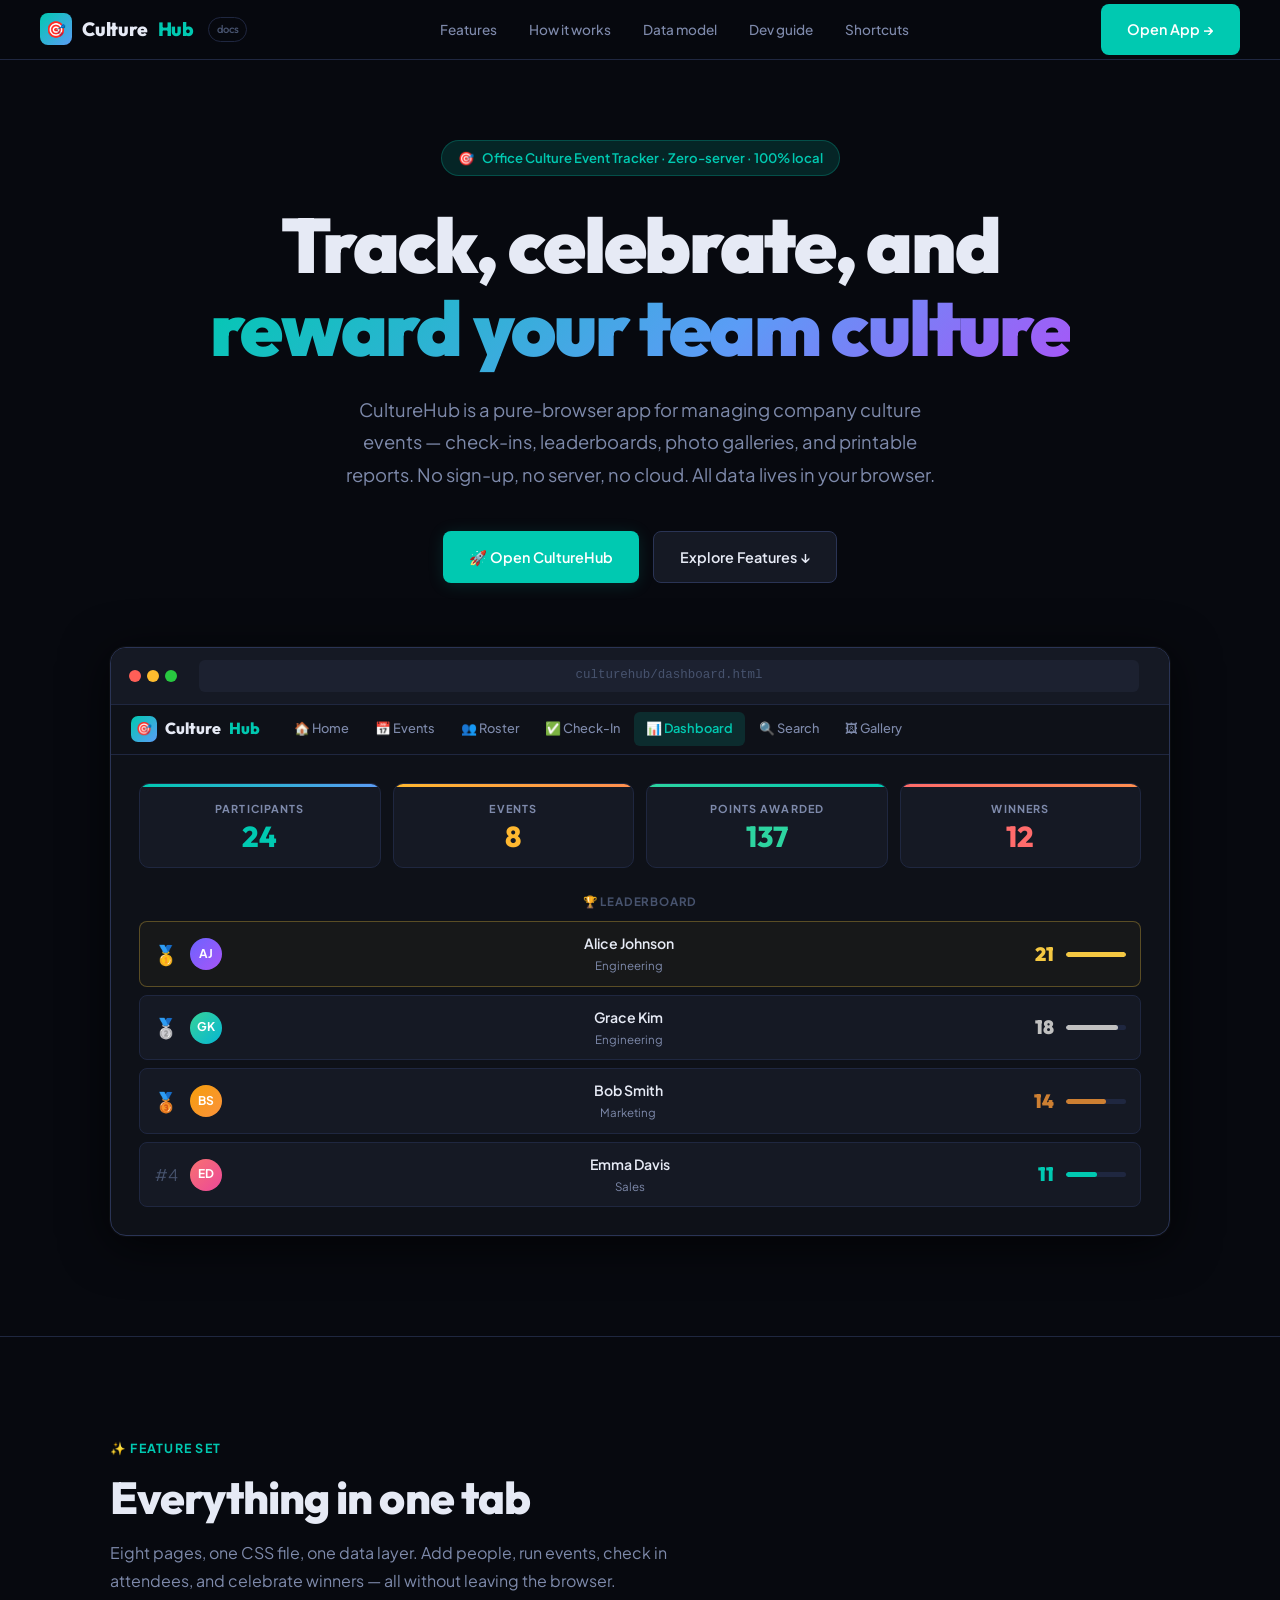
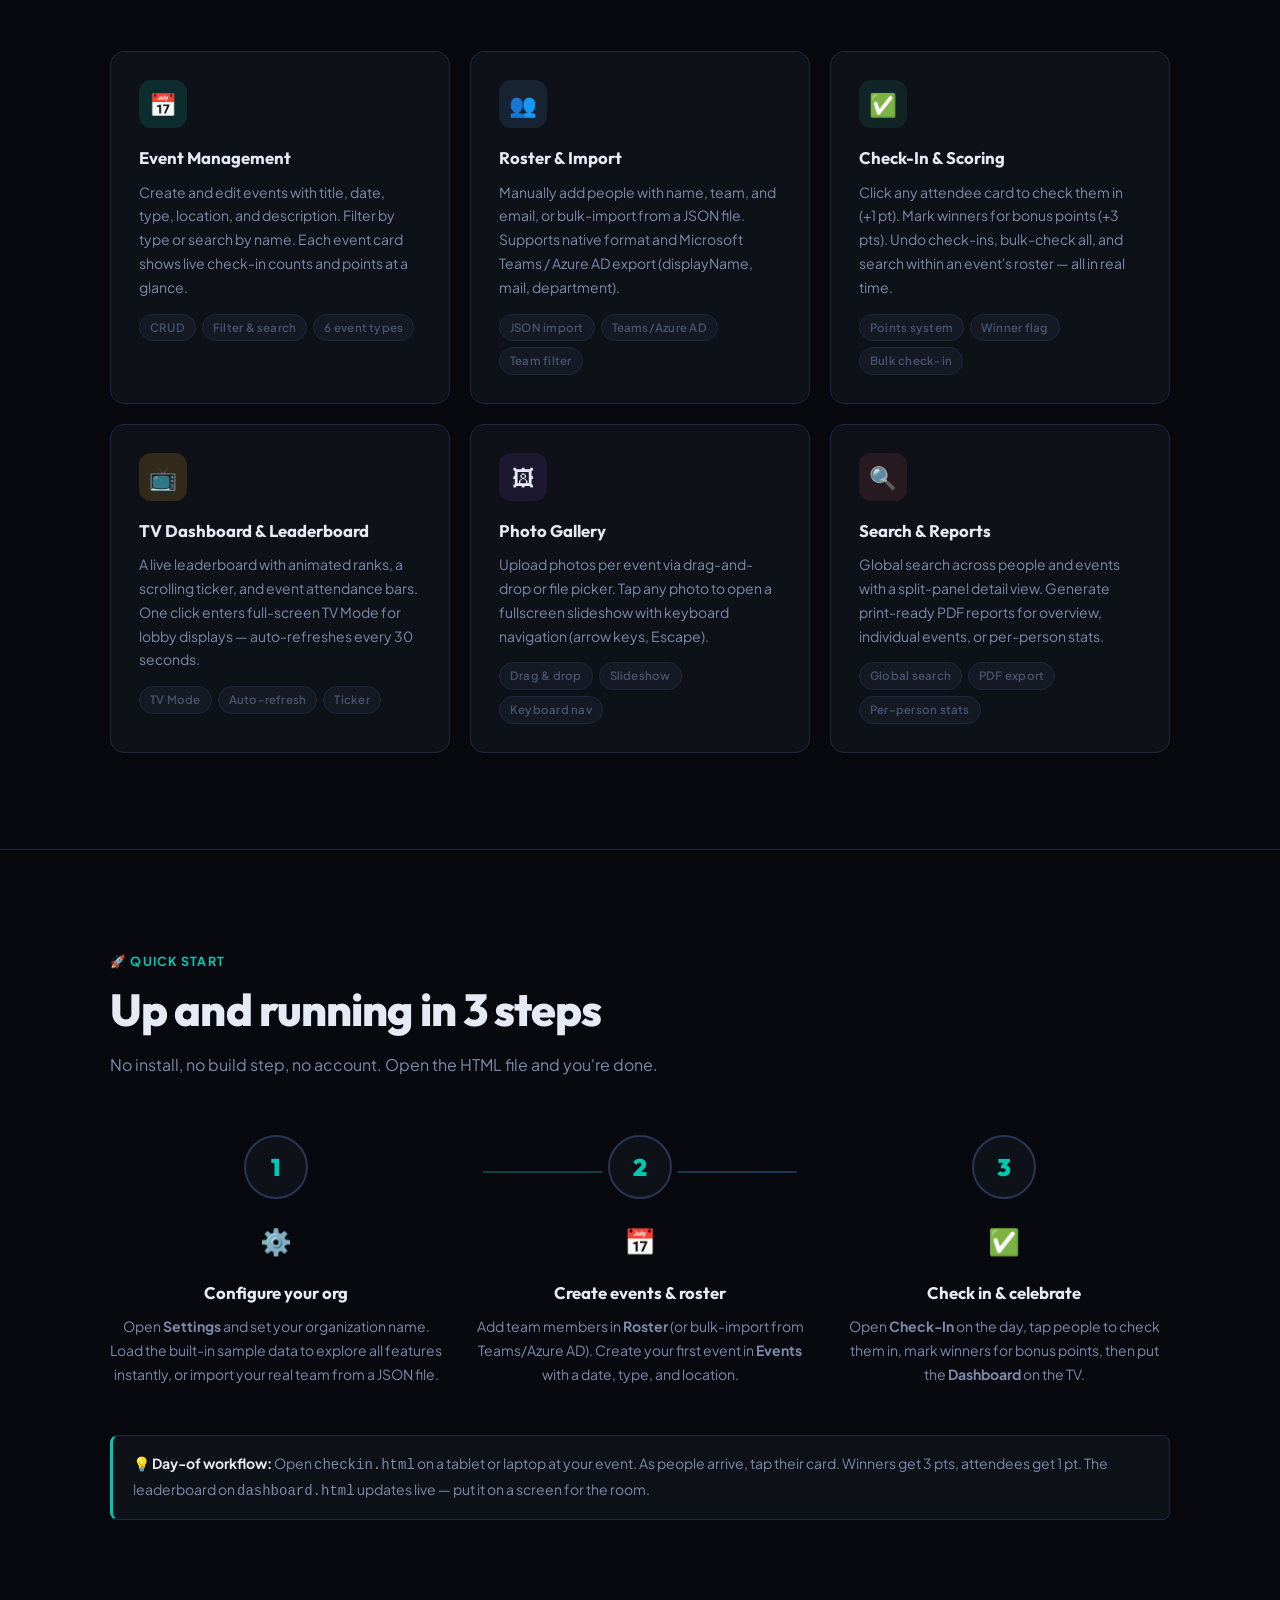
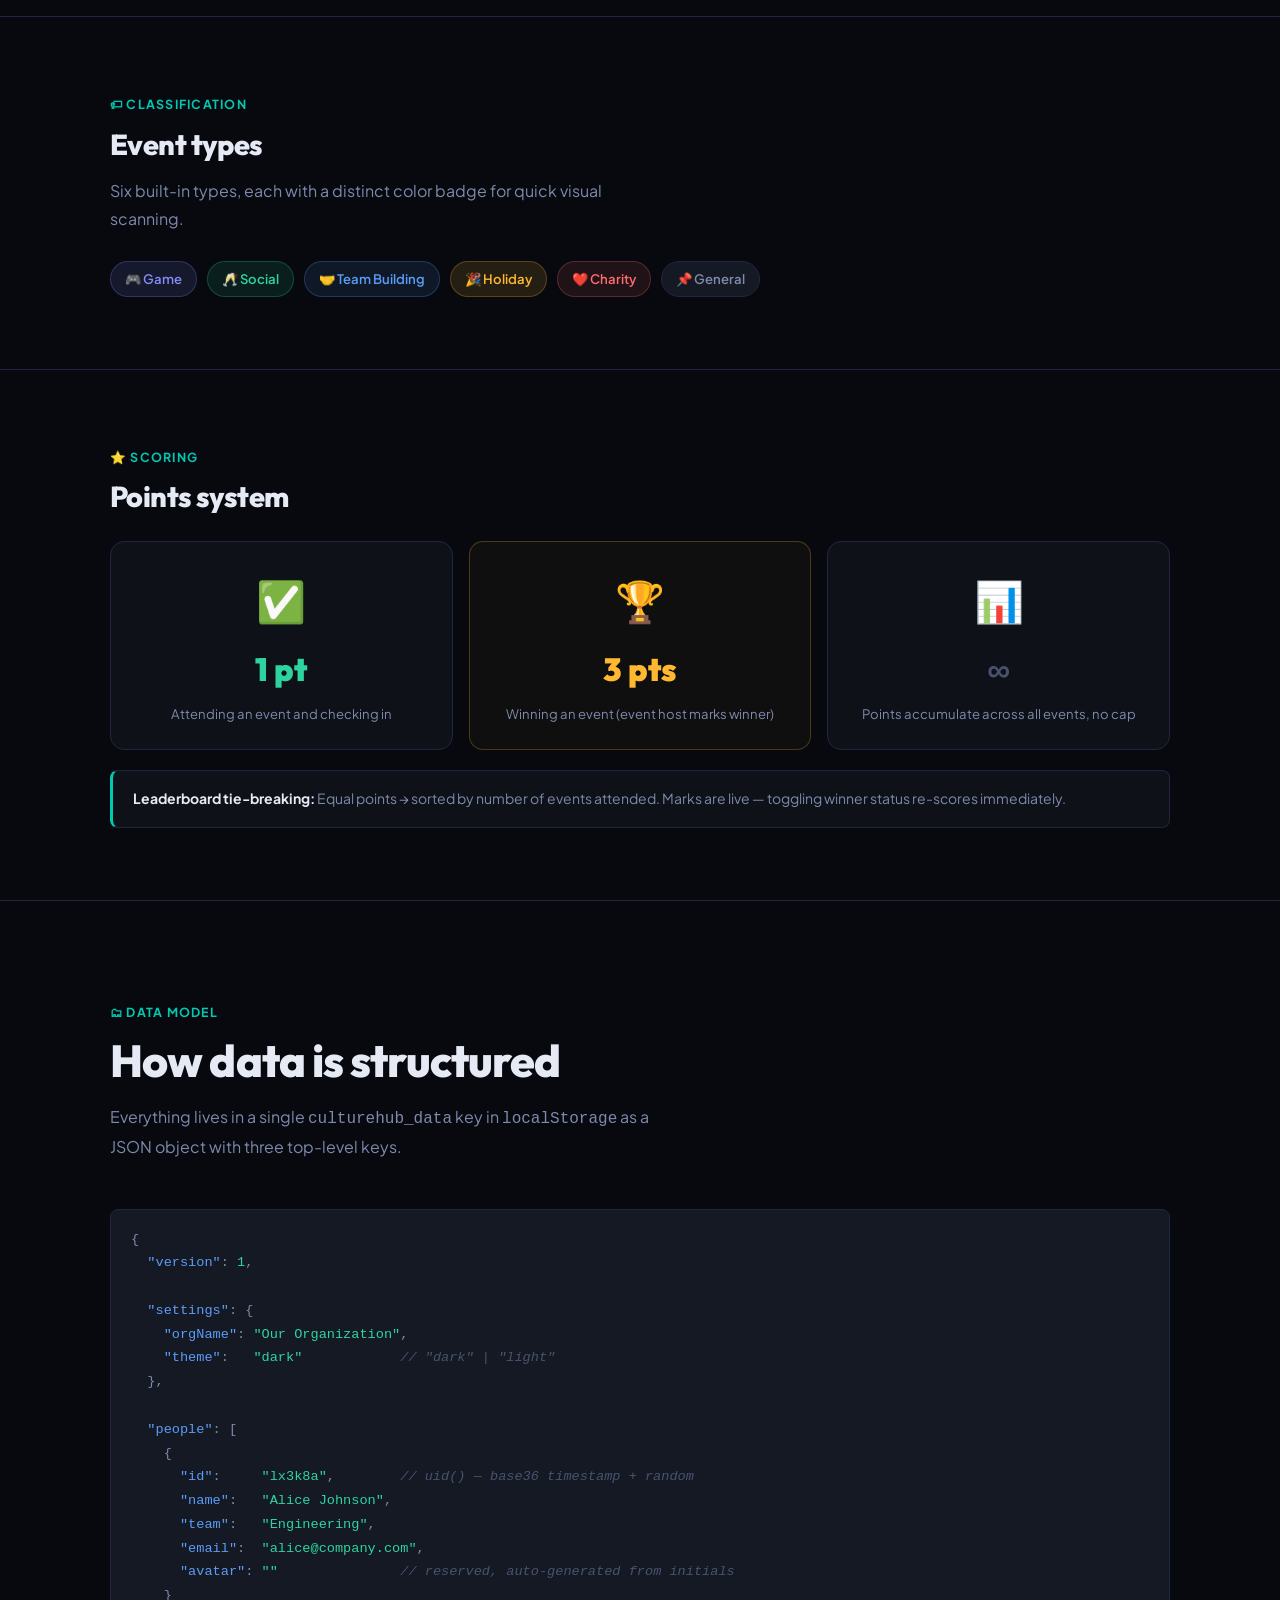
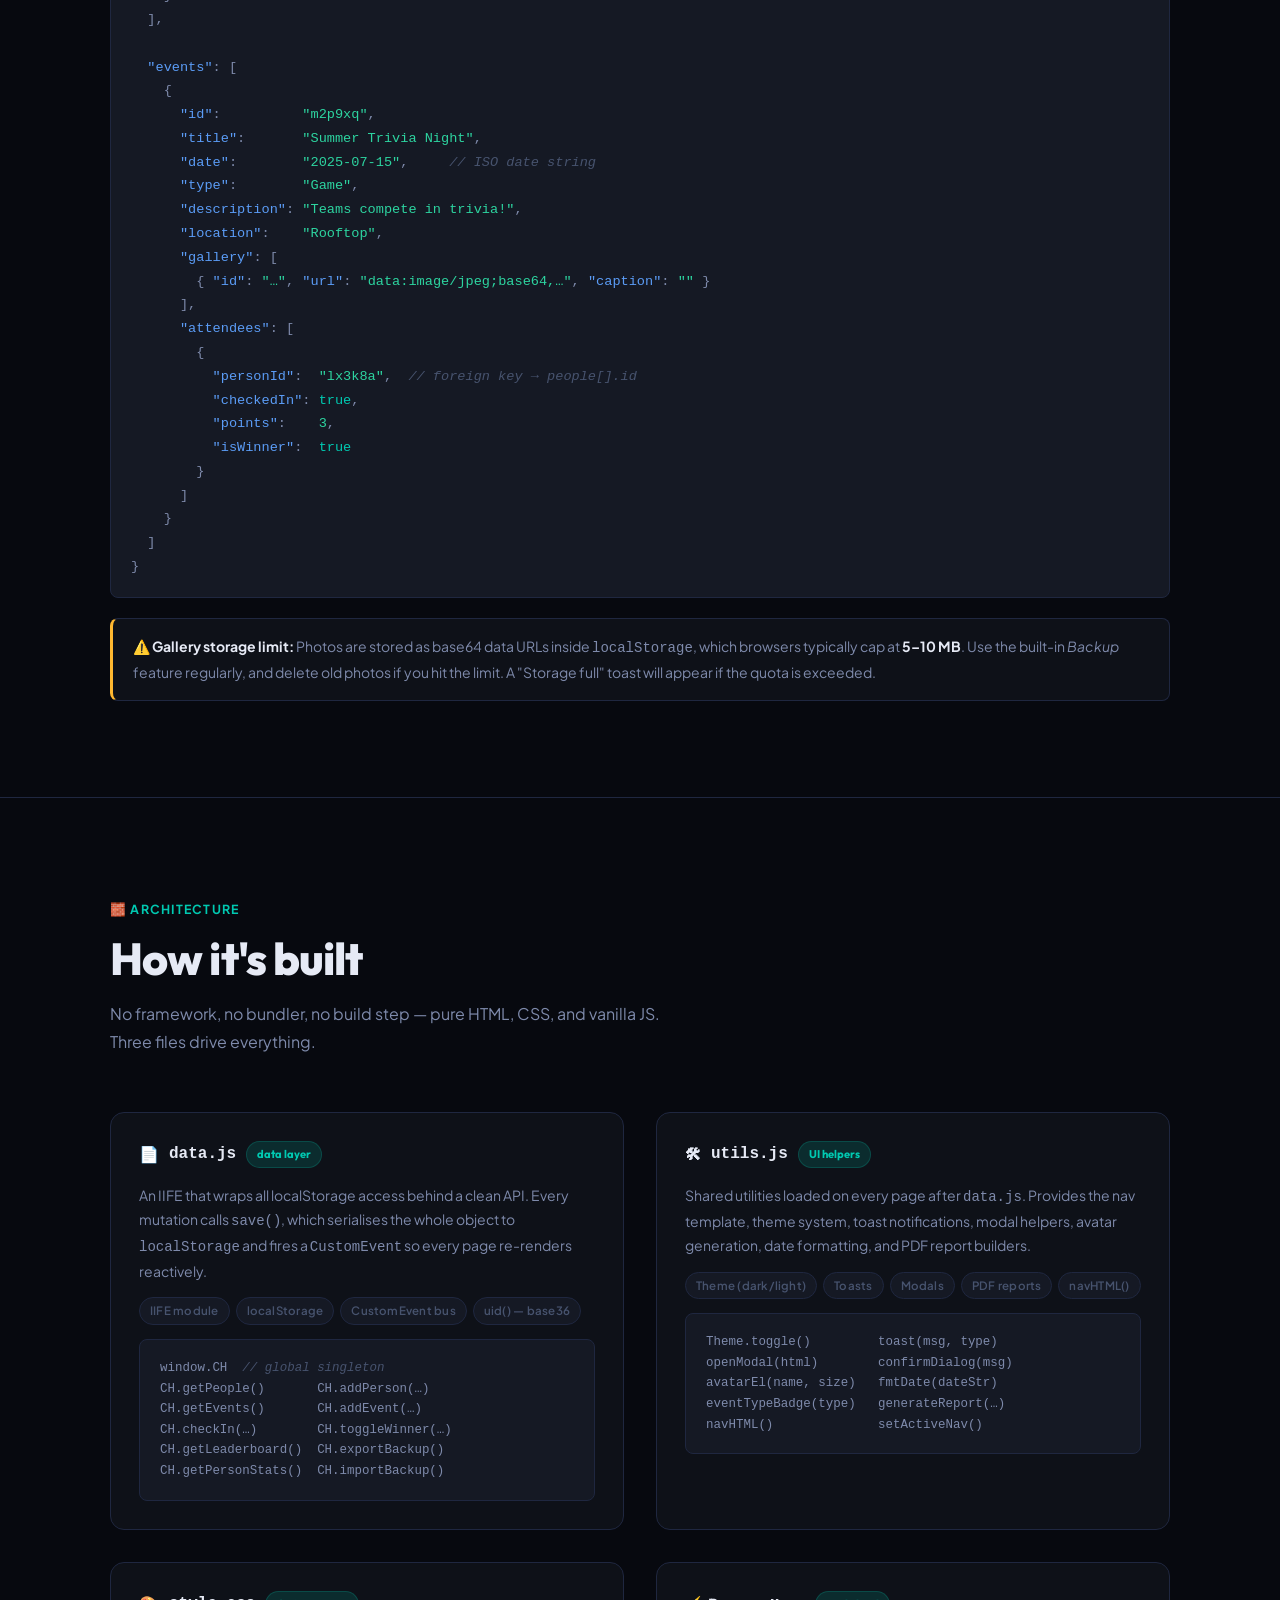
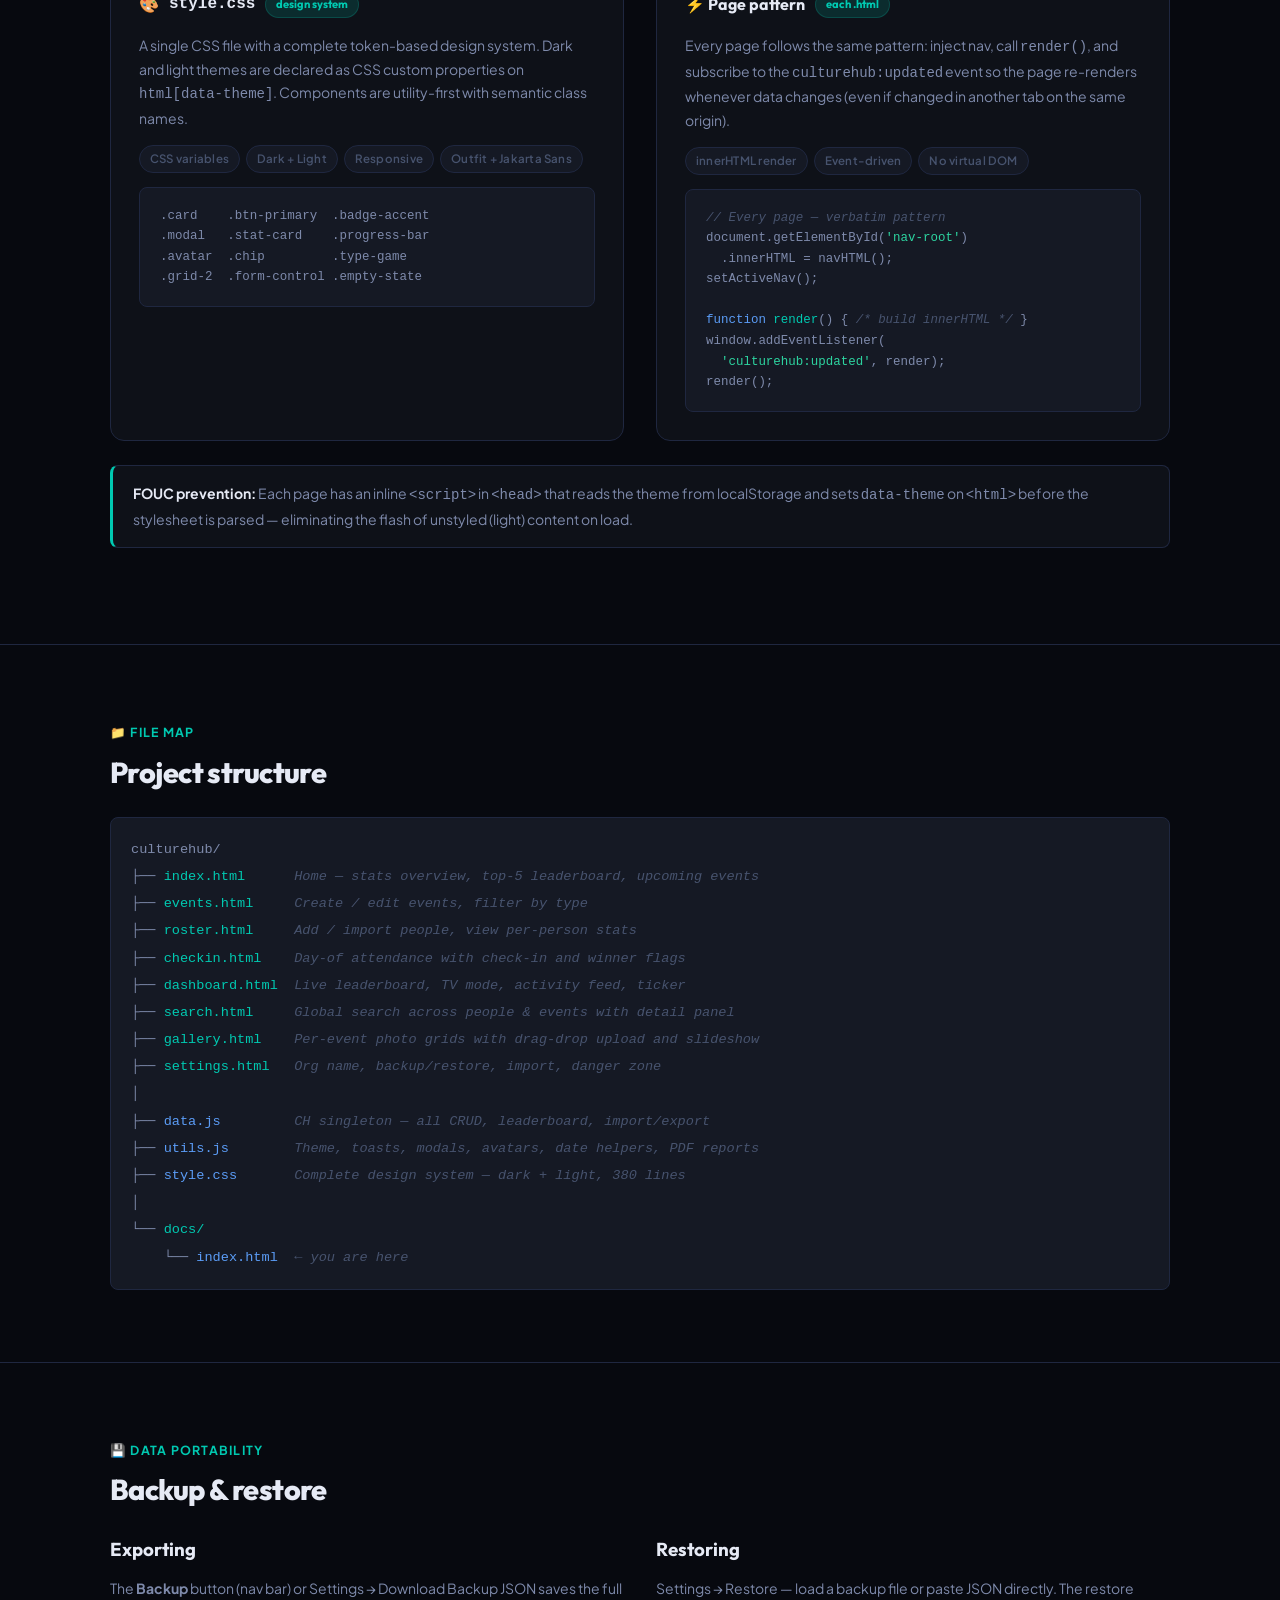
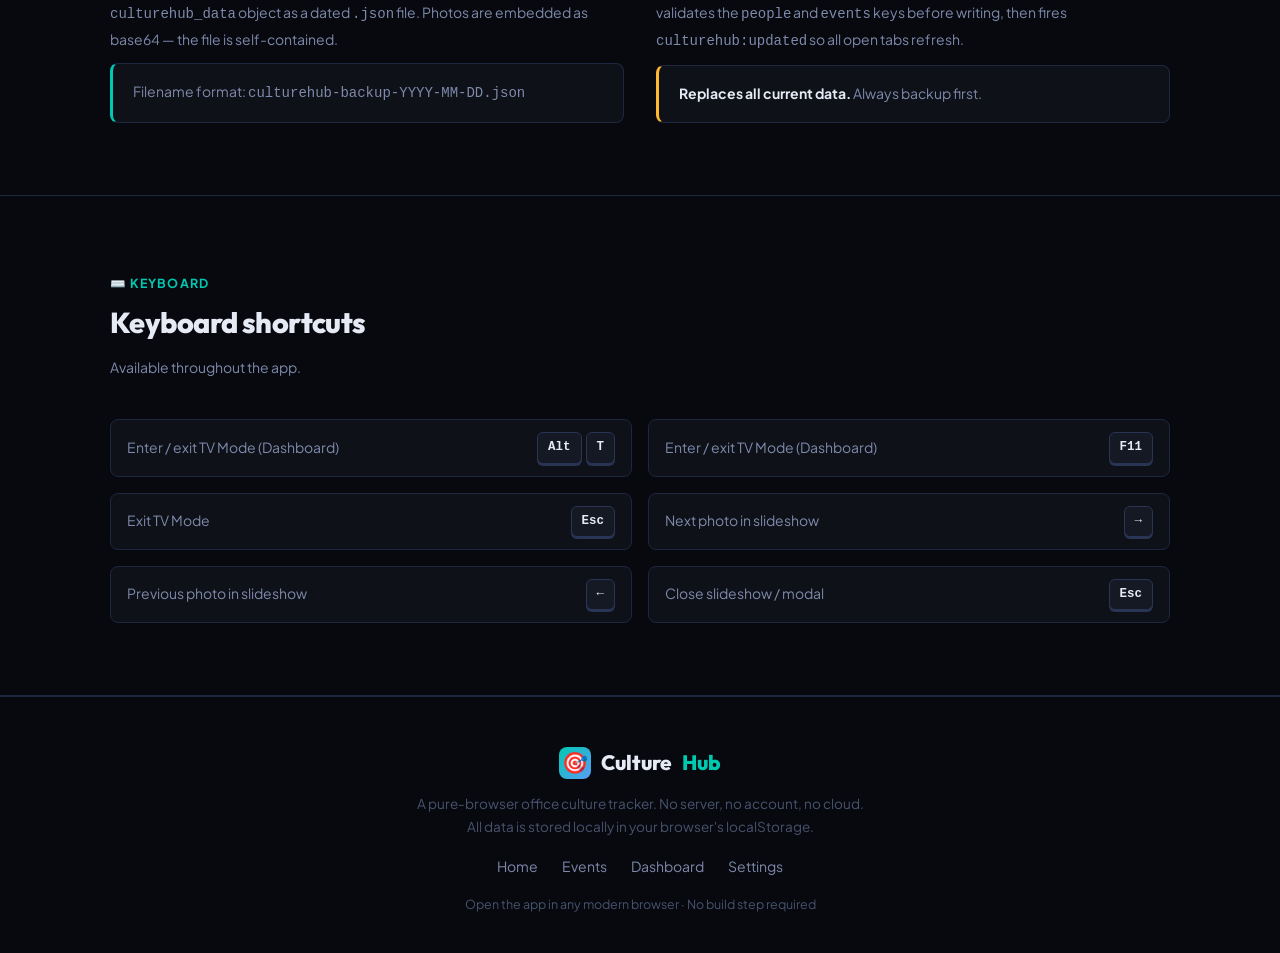
==== docs/index.html @ c0230afb "Add docs presentation, fix localStorage quota error handling - Add docs/index.html — standalone prod" ====
<!DOCTYPE html>
<html lang="en">
<head>
<meta charset="UTF-8"/>
<meta name="viewport" content="width=device-width, initial-scale=1.0"/>
<title>CultureHub — Documentation & Overview</title>
<link rel="preconnect" href="https://fonts.googleapis.com"/>
<link rel="preconnect" href="https://fonts.gstatic.com" crossorigin/>
<link href="https://fonts.googleapis.com/css2?family=Outfit:wght@300;400;500;600;700;800;900&family=Plus+Jakarta+Sans:ital,wght@0,300;0,400;0,500;0,600;0,700;0,800;1,400&display=swap" rel="stylesheet"/>
<style>
/* ─── Tokens ────────────────────────────────────────────────── */
:root {
  --bg:       #07090f;
  --bg2:      #0e1118;
  --bg3:      #151924;
  --bg4:      #1c2130;
  --border:   #1f2740;
  --border2:  #2a3455;
  --text:     #e6eaf5;
  --text2:    #7e8aab;
  --text3:    #47536e;
  --accent:   #00c9b1;
  --accent2:  #33d8c3;
  --accent-glow: rgba(0,201,177,0.15);
  --gold:     #ffb830;
  --gold-glow:rgba(255,184,48,0.15);
  --blue:     #5b9cf6;
  --coral:    #ff6b6b;
  --green:    #2dd4a0;
  --purple:   #a855f7;
  --radius:   14px;
  --radius-sm:8px;
  --font-d:   'Outfit', sans-serif;
  --font-b:   'Plus Jakarta Sans', sans-serif;
  --nav-h:    60px;
  --shadow:   0 4px 24px rgba(0,0,0,0.5);
  --shadow-lg:0 8px 48px rgba(0,0,0,0.7);
  color-scheme: dark;
}
*, *::before, *::after { box-sizing: border-box; margin: 0; padding: 0; }
html { scroll-behavior: smooth; font-size: 16px; }
body {
  font-family: var(--font-b);
  background: var(--bg);
  color: var(--text);
  line-height: 1.7;
  -webkit-font-smoothing: antialiased;
}
a { color: var(--accent); text-decoration: none; }
a:hover { text-decoration: underline; }
::-webkit-scrollbar { width: 5px; }
::-webkit-scrollbar-track { background: var(--bg2); }
::-webkit-scrollbar-thumb { background: var(--border2); border-radius: 99px; }

/* ─── Nav ───────────────────────────────────────────────────── */
.nav {
  position: fixed; top: 0; left: 0; right: 0; z-index: 100;
  height: var(--nav-h);
  display: flex; align-items: center; justify-content: space-between;
  padding: 0 40px;
  background: rgba(7,9,15,0.88);
  backdrop-filter: blur(20px);
  -webkit-backdrop-filter: blur(20px);
  border-bottom: 1px solid var(--border);
}
.nav-logo {
  display: flex; align-items: center; gap: 10px;
  font-family: var(--font-d); font-size: 1.2rem; font-weight: 800;
  color: var(--text); letter-spacing: -0.01em;
}
.nav-logo .icon {
  width: 32px; height: 32px; border-radius: 8px;
  background: linear-gradient(135deg, var(--accent), var(--blue));
  display: flex; align-items: center; justify-content: center;
  font-size: 1rem;
}
.nav-logo span { color: var(--accent); }
.nav-links { display: flex; gap: 4px; }
.nav-links a {
  padding: 7px 14px; border-radius: 8px;
  font-size: 0.85rem; font-weight: 500; color: var(--text2);
  transition: all 0.15s;
}
.nav-links a:hover { color: var(--text); background: var(--bg3); text-decoration: none; }
.nav-cta {
  background: var(--accent); color: #fff !important;
  padding: 8px 18px; border-radius: 8px;
  font-weight: 600; font-size: 0.85rem;
  transition: all 0.15s;
}
.nav-cta:hover { background: var(--accent2) !important; transform: translateY(-1px); text-decoration: none !important; }

/* ─── Layout ────────────────────────────────────────────────── */
.section {
  max-width: 1140px; margin: 0 auto;
  padding: 96px 40px;
}
.section-sm { padding: 72px 40px; }

/* ─── Hero ──────────────────────────────────────────────────── */
.hero {
  padding: calc(var(--nav-h) + 80px) 40px 100px;
  max-width: 1140px; margin: 0 auto;
  text-align: center;
}
.hero-badge {
  display: inline-flex; align-items: center; gap: 8px;
  padding: 6px 16px; border-radius: 99px;
  background: var(--accent-glow); border: 1px solid rgba(0,201,177,0.25);
  color: var(--accent); font-size: 0.82rem; font-weight: 600;
  margin-bottom: 28px;
}
.hero-title {
  font-family: var(--font-d);
  font-size: clamp(2.8rem, 6vw, 5rem);
  font-weight: 900; line-height: 1.08;
  letter-spacing: -0.03em;
  margin-bottom: 24px;
}
.hero-title .grad {
  background: linear-gradient(135deg, var(--accent), var(--blue) 60%, var(--purple));
  -webkit-background-clip: text; -webkit-text-fill-color: transparent;
  background-clip: text;
}
.hero-sub {
  font-size: 1.15rem; color: var(--text2); max-width: 600px;
  margin: 0 auto 40px; line-height: 1.75;
}
.hero-actions { display: flex; gap: 14px; justify-content: center; flex-wrap: wrap; }
.btn {
  display: inline-flex; align-items: center; gap: 8px;
  padding: 13px 26px; border-radius: var(--radius-sm);
  font-family: var(--font-b); font-size: 0.9rem; font-weight: 600;
  cursor: pointer; border: none; transition: all 0.16s;
  text-decoration: none; white-space: nowrap;
}
.btn-primary { background: var(--accent); color: #fff; box-shadow: 0 2px 16px var(--accent-glow); }
.btn-primary:hover { background: var(--accent2); transform: translateY(-1px); text-decoration: none; }
.btn-secondary {
  background: var(--bg3); color: var(--text);
  border: 1px solid var(--border2);
}
.btn-secondary:hover { background: var(--bg4); border-color: var(--accent); text-decoration: none; }

/* ─── Mock terminal / preview ───────────────────────────────── */
.hero-visual {
  margin-top: 64px; position: relative;
}
.mock-app {
  background: var(--bg2);
  border: 1px solid var(--border2);
  border-radius: 16px;
  overflow: hidden;
  box-shadow: var(--shadow-lg), 0 0 0 1px rgba(255,255,255,0.04);
}
.mock-titlebar {
  background: var(--bg3);
  border-bottom: 1px solid var(--border);
  padding: 12px 18px;
  display: flex; align-items: center; gap: 10px;
}
.mock-dots { display: flex; gap: 6px; }
.mock-dot {
  width: 12px; height: 12px; border-radius: 50%;
}
.mock-url {
  flex: 1; background: var(--bg4);
  border-radius: 6px; padding: 5px 14px;
  font-size: 0.78rem; color: var(--text3);
  font-family: monospace; margin: 0 12px;
}
.mock-nav-bar {
  background: var(--bg2);
  border-bottom: 1px solid var(--border);
  padding: 0 20px;
  display: flex; align-items: center; gap: 2px;
  height: 50px;
}
.mock-nav-logo {
  font-family: var(--font-d); font-weight: 800; font-size: 1rem;
  color: var(--text); margin-right: 20px;
  display: flex; align-items: center; gap: 8px;
}
.mock-nav-logo .li {
  width: 26px; height: 26px; border-radius: 7px;
  background: linear-gradient(135deg, var(--accent), var(--blue));
  display: flex; align-items: center; justify-content: center;
  font-size: 0.8rem;
}
.mock-nav-logo span { color: var(--accent); }
.mock-link {
  padding: 6px 12px; border-radius: 6px;
  font-size: 0.8rem; font-weight: 500; color: var(--text2);
  white-space: nowrap;
}
.mock-link.active { color: var(--accent); background: var(--accent-glow); font-weight: 600; }
.mock-body { padding: 28px; }

/* stat cards in mock */
.mock-stats { display: grid; grid-template-columns: repeat(4,1fr); gap: 12px; margin-bottom: 24px; }
.mock-stat {
  background: var(--bg3); border: 1px solid var(--border);
  border-radius: 10px; padding: 16px;
  position: relative; overflow: hidden;
}
.mock-stat::before {
  content: ''; position: absolute; top: 0; left: 0; right: 0; height: 3px;
  border-radius: 10px 10px 0 0;
}
.mock-stat.a::before { background: linear-gradient(90deg, var(--accent), var(--blue)); }
.mock-stat.b::before { background: linear-gradient(90deg, var(--gold), #ff8f50); }
.mock-stat.c::before { background: linear-gradient(90deg, var(--green), var(--accent)); }
.mock-stat.d::before { background: linear-gradient(90deg, var(--coral), #ff8f50); }
.mock-stat-label { font-size: 0.68rem; color: var(--text2); text-transform: uppercase; letter-spacing: 0.1em; font-weight: 700; margin-bottom: 4px; }
.mock-stat-val { font-family: var(--font-d); font-size: 1.8rem; font-weight: 800; line-height: 1; }
.mock-stat.a .mock-stat-val { color: var(--accent); }
.mock-stat.b .mock-stat-val { color: var(--gold); }
.mock-stat.c .mock-stat-val { color: var(--green); }
.mock-stat.d .mock-stat-val { color: var(--coral); }

/* leaderboard rows in mock */
.mock-lb { display: flex; flex-direction: column; gap: 8px; }
.mock-lb-row {
  display: flex; align-items: center; gap: 12px;
  background: var(--bg3); border: 1px solid var(--border);
  border-radius: 8px; padding: 10px 14px;
}
.mock-lb-row.gold { border-color: rgba(245,200,66,0.3); background: rgba(245,200,66,0.04); }
.mock-avatar {
  width: 32px; height: 32px; border-radius: 50%;
  display: flex; align-items: center; justify-content: center;
  font-size: 0.75rem; font-weight: 700; color: #fff;
  flex-shrink: 0;
}
.mock-lb-name { font-weight: 600; font-size: 0.88rem; flex: 1; }
.mock-lb-team { font-size: 0.72rem; color: var(--text2); }
.mock-lb-pts { font-family: var(--font-d); font-weight: 900; font-size: 1.2rem; }
.mock-bar-wrap { width: 60px; height: 5px; background: var(--border); border-radius: 99px; overflow: hidden; }
.mock-bar { height: 100%; border-radius: 99px; }

/* ─── Section labels ─────────────────────────────────────────── */
.section-label {
  display: inline-flex; align-items: center; gap: 8px;
  font-size: 0.78rem; font-weight: 700; letter-spacing: 0.1em;
  text-transform: uppercase; color: var(--accent);
  margin-bottom: 12px;
}
.section-title {
  font-family: var(--font-d);
  font-size: clamp(1.8rem, 3.5vw, 2.8rem);
  font-weight: 800; line-height: 1.15;
  letter-spacing: -0.02em; margin-bottom: 16px;
}
.section-sub { font-size: 1rem; color: var(--text2); max-width: 560px; line-height: 1.75; }

/* ─── Feature cards ─────────────────────────────────────────── */
.features-grid {
  display: grid;
  grid-template-columns: repeat(3, 1fr);
  gap: 20px; margin-top: 56px;
}
.feat-card {
  background: var(--bg2); border: 1px solid var(--border);
  border-radius: var(--radius); padding: 28px;
  transition: border-color 0.2s, transform 0.2s;
  position: relative; overflow: hidden;
}
.feat-card::before {
  content: ''; position: absolute; top: 0; left: 0; right: 0; height: 2px;
  background: var(--glow-color, var(--accent));
  opacity: 0; transition: opacity 0.2s;
}
.feat-card:hover { border-color: var(--border2); transform: translateY(-2px); }
.feat-card:hover::before { opacity: 1; }
.feat-icon {
  width: 48px; height: 48px; border-radius: 12px;
  display: flex; align-items: center; justify-content: center;
  font-size: 1.4rem; margin-bottom: 16px;
}
.feat-title {
  font-family: var(--font-d); font-size: 1.05rem; font-weight: 700;
  margin-bottom: 8px;
}
.feat-desc { font-size: 0.875rem; color: var(--text2); line-height: 1.7; }
.feat-tags { display: flex; flex-wrap: wrap; gap: 6px; margin-top: 14px; }
.tag {
  display: inline-flex; padding: 3px 10px; border-radius: 99px;
  font-size: 0.72rem; font-weight: 600; letter-spacing: 0.02em;
  background: var(--bg3); color: var(--text3); border: 1px solid var(--border);
}

/* ─── How it works ──────────────────────────────────────────── */
.divider { border: none; border-top: 1px solid var(--border); margin: 0; }
.steps {
  display: grid; grid-template-columns: repeat(3, 1fr);
  gap: 32px; margin-top: 56px; position: relative;
}
.steps::before {
  content: '';
  position: absolute; top: 36px; left: calc(33.33% + 20px); right: calc(33.33% + 20px);
  height: 2px;
  background: linear-gradient(90deg, var(--accent), var(--blue));
  opacity: 0.3;
}
.step { text-align: center; }
.step-num {
  width: 64px; height: 64px; border-radius: 50%;
  border: 2px solid var(--border2);
  background: var(--bg2);
  display: flex; align-items: center; justify-content: center;
  font-family: var(--font-d); font-size: 1.5rem; font-weight: 900;
  color: var(--accent); margin: 0 auto 20px;
  position: relative; z-index: 1;
  box-shadow: 0 0 0 6px var(--bg);
}
.step-icon { font-size: 1.6rem; display: block; margin: 0 auto 16px; }
.step-title { font-family: var(--font-d); font-weight: 700; font-size: 1.05rem; margin-bottom: 8px; }
.step-desc { font-size: 0.875rem; color: var(--text2); line-height: 1.7; }

/* ─── Architecture ──────────────────────────────────────────── */
.arch-grid { display: grid; grid-template-columns: 1fr 1fr; gap: 32px; margin-top: 56px; }
.arch-card {
  background: var(--bg2); border: 1px solid var(--border);
  border-radius: var(--radius); padding: 28px;
}
.arch-title {
  font-family: var(--font-d); font-weight: 700; font-size: 1rem;
  margin-bottom: 16px; display: flex; align-items: center; gap: 10px;
}
.arch-badge {
  display: inline-flex; padding: 3px 10px; border-radius: 99px;
  font-size: 0.7rem; font-weight: 700;
  background: var(--accent-glow); color: var(--accent); border: 1px solid rgba(0,201,177,0.2);
}

/* Data model diagram */
.data-model {
  display: flex; flex-direction: column; gap: 10px; margin-top: 56px;
  max-width: 800px; margin-left: auto; margin-right: auto;
}
.dm-row { display: flex; align-items: flex-start; gap: 12px; }
.dm-entity {
  background: var(--bg2); border: 1px solid var(--border2);
  border-radius: 10px; padding: 14px 18px; flex: 1;
}
.dm-entity-name {
  font-family: var(--font-d); font-weight: 700; font-size: 0.88rem;
  color: var(--accent); margin-bottom: 8px; display: flex;
  align-items: center; justify-content: space-between;
}
.dm-fields { display: flex; flex-direction: column; gap: 4px; }
.dm-field { font-size: 0.78rem; font-family: monospace; color: var(--text2); }
.dm-field span { color: var(--blue); }
.dm-arrow {
  width: 32px; flex-shrink: 0; display: flex;
  align-items: center; justify-content: center;
  color: var(--text3); font-size: 1.2rem; padding-top: 14px;
}

/* ─── Keyboard shortcuts ────────────────────────────────────── */
.shortcuts-grid {
  display: grid; grid-template-columns: 1fr 1fr; gap: 16px; margin-top: 40px;
}
.shortcut-row {
  display: flex; align-items: center; justify-content: space-between;
  padding: 12px 16px;
  background: var(--bg2); border: 1px solid var(--border);
  border-radius: 8px;
}
.shortcut-desc { font-size: 0.875rem; color: var(--text2); }
.kbd-group { display: flex; gap: 4px; align-items: center; }
kbd {
  display: inline-flex; align-items: center; padding: 4px 10px;
  border-radius: 6px; font-family: monospace; font-size: 0.78rem;
  background: var(--bg3); border: 1px solid var(--border2);
  color: var(--text); font-weight: 600;
  box-shadow: 0 2px 0 var(--border2);
}

/* ─── Storage note ──────────────────────────────────────────── */
.info-box {
  background: var(--bg2); border: 1px solid var(--border);
  border-left: 3px solid var(--accent);
  border-radius: var(--radius-sm); padding: 16px 20px;
  font-size: 0.875rem; color: var(--text2); line-height: 1.7;
  margin-top: 20px;
}
.info-box.warn { border-left-color: var(--gold); }
.info-box strong { color: var(--text); }

/* ─── Event types table ─────────────────────────────────────── */
.types-grid {
  display: flex; flex-wrap: wrap; gap: 10px; margin-top: 20px;
}
.type-chip {
  display: inline-flex; align-items: center; gap: 8px;
  padding: 6px 14px; border-radius: 99px; font-size: 0.82rem; font-weight: 600;
  border: 1px solid transparent;
}
.t-game    { color: #818cf8; background: rgba(129,140,248,0.12); border-color: rgba(129,140,248,0.25); }
.t-social  { color: var(--green); background: rgba(45,212,160,0.1); border-color: rgba(45,212,160,0.25); }
.t-team    { color: var(--blue); background: rgba(91,156,246,0.1); border-color: rgba(91,156,246,0.25); }
.t-holiday { color: var(--gold); background: rgba(255,184,48,0.12); border-color: rgba(255,184,48,0.25); }
.t-charity { color: var(--coral); background: rgba(255,107,107,0.1); border-color: rgba(255,107,107,0.25); }
.t-general { color: var(--text2); background: var(--bg3); border-color: var(--border); }

/* ─── Code blocks ───────────────────────────────────────────── */
pre {
  background: var(--bg3); border: 1px solid var(--border);
  border-radius: var(--radius-sm); padding: 18px 20px;
  font-family: 'Fira Code', 'Cascadia Code', monospace;
  font-size: 0.82rem; line-height: 1.65;
  overflow-x: auto; color: var(--text2);
  margin-top: 14px;
}
pre .k { color: var(--blue); }
pre .s { color: var(--green); }
pre .c { color: var(--text3); font-style: italic; }
pre .p { color: var(--accent); }
pre .n { color: var(--text); }

/* ─── Footer ────────────────────────────────────────────────── */
.footer {
  border-top: 1px solid var(--border);
  padding: 48px 40px;
  text-align: center;
  color: var(--text3); font-size: 0.85rem;
}
.footer .logo {
  font-family: var(--font-d); font-size: 1.3rem; font-weight: 800;
  color: var(--text); margin-bottom: 12px;
  display: flex; align-items: center; justify-content: center; gap: 10px;
}
.footer .logo span { color: var(--accent); }
.footer-links { display: flex; gap: 24px; justify-content: center; margin: 16px 0; }
.footer-links a { color: var(--text2); font-size: 0.875rem; }
.footer-links a:hover { color: var(--accent); }

/* ─── Responsive ─────────────────────────────────────────────── */
@media (max-width: 900px) {
  .features-grid, .steps, .arch-grid { grid-template-columns: 1fr; }
  .mock-stats { grid-template-columns: 1fr 1fr; }
  .shortcuts-grid { grid-template-columns: 1fr; }
  .nav-links { display: none; }
  .section, .hero { padding-left: 24px; padding-right: 24px; }
  .steps::before { display: none; }
}

/* ─── Animations ─────────────────────────────────────────────── */
@keyframes fadeInUp {
  from { opacity: 0; transform: translateY(24px); }
  to   { opacity: 1; transform: translateY(0); }
}
.hero-badge, .hero-title, .hero-sub, .hero-actions { animation: fadeInUp 0.6s ease backwards; }
.hero-badge  { animation-delay: 0s; }
.hero-title  { animation-delay: 0.08s; }
.hero-sub    { animation-delay: 0.16s; }
.hero-actions{ animation-delay: 0.24s; }
.hero-visual { animation: fadeInUp 0.7s ease 0.32s backwards; }
</style>
</head>
<body>

<!-- ── Nav ──────────────────────────────────────────────────── -->
<header class="nav">
  <div class="nav-logo">
    <div class="icon">🎯</div>
    Culture<span>Hub</span>
    <span style="font-size:0.7rem;font-weight:500;color:var(--text3);border:1px solid var(--border);padding:2px 8px;border-radius:99px;margin-left:4px">docs</span>
  </div>
  <nav class="nav-links">
    <a href="#features">Features</a>
    <a href="#how-it-works">How it works</a>
    <a href="#data-model">Data model</a>
    <a href="#dev-guide">Dev guide</a>
    <a href="#shortcuts">Shortcuts</a>
  </nav>
  <a href="../index.html" class="btn nav-cta">Open App →</a>
</header>

<!-- ── Hero ─────────────────────────────────────────────────── -->
<section class="hero">
  <div class="hero-badge">
    <span>🎯</span> Office Culture Event Tracker · Zero-server · 100% local
  </div>

  <h1 class="hero-title">
    Track, celebrate, and<br>
    <span class="grad">reward your team culture</span>
  </h1>

  <p class="hero-sub">
    CultureHub is a pure-browser app for managing company culture events —
    check-ins, leaderboards, photo galleries, and printable reports.
    No sign-up, no server, no cloud. All data lives in your browser.
  </p>

  <div class="hero-actions">
    <a href="../index.html" class="btn btn-primary">🚀 Open CultureHub</a>
    <a href="#features" class="btn btn-secondary">Explore Features ↓</a>
  </div>

  <!-- App mock-up -->
  <div class="hero-visual">
    <div class="mock-app">
      <div class="mock-titlebar">
        <div class="mock-dots">
          <div class="mock-dot" style="background:#ff5f57"></div>
          <div class="mock-dot" style="background:#febc2e"></div>
          <div class="mock-dot" style="background:#28c840"></div>
        </div>
        <div class="mock-url">culturehub/dashboard.html</div>
      </div>

      <div class="mock-nav-bar">
        <div class="mock-nav-logo">
          <div class="li">🎯</div>
          Culture<span>Hub</span>
        </div>
        <div class="mock-link">🏠 Home</div>
        <div class="mock-link">📅 Events</div>
        <div class="mock-link">👥 Roster</div>
        <div class="mock-link">✅ Check-In</div>
        <div class="mock-link active">📊 Dashboard</div>
        <div class="mock-link">🔍 Search</div>
        <div class="mock-link">🖼 Gallery</div>
      </div>

      <div class="mock-body">
        <div class="mock-stats">
          <div class="mock-stat a">
            <div class="mock-stat-label">Participants</div>
            <div class="mock-stat-val">24</div>
          </div>
          <div class="mock-stat b">
            <div class="mock-stat-label">Events</div>
            <div class="mock-stat-val">8</div>
          </div>
          <div class="mock-stat c">
            <div class="mock-stat-label">Points Awarded</div>
            <div class="mock-stat-val">137</div>
          </div>
          <div class="mock-stat d">
            <div class="mock-stat-label">Winners</div>
            <div class="mock-stat-val">12</div>
          </div>
        </div>

        <div style="font-size:0.72rem;color:var(--text3);text-transform:uppercase;letter-spacing:0.07em;font-weight:700;padding:0 4px;margin-bottom:10px">🏆 Leaderboard</div>

        <div class="mock-lb">
          <div class="mock-lb-row gold">
            <span style="font-size:1.2rem;width:24px;text-align:center">🥇</span>
            <div class="mock-avatar" style="background:linear-gradient(135deg,#6c63ff,#a855f7)">AJ</div>
            <div style="flex:1;min-width:0">
              <div class="mock-lb-name">Alice Johnson</div>
              <div class="mock-lb-team">Engineering</div>
            </div>
            <div class="mock-lb-pts" style="color:#f5c842">21</div>
            <div class="mock-bar-wrap">
              <div class="mock-bar" style="width:100%;background:#f5c842"></div>
            </div>
          </div>
          <div class="mock-lb-row">
            <span style="font-size:1.2rem;width:24px;text-align:center">🥈</span>
            <div class="mock-avatar" style="background:linear-gradient(135deg,#36d399,#06b6d4)">GK</div>
            <div style="flex:1;min-width:0">
              <div class="mock-lb-name">Grace Kim</div>
              <div class="mock-lb-team">Engineering</div>
            </div>
            <div class="mock-lb-pts" style="color:#c0c0c0">18</div>
            <div class="mock-bar-wrap">
              <div class="mock-bar" style="width:86%;background:#c0c0c0"></div>
            </div>
          </div>
          <div class="mock-lb-row">
            <span style="font-size:1.2rem;width:24px;text-align:center">🥉</span>
            <div class="mock-avatar" style="background:linear-gradient(135deg,#f59e0b,#fb923c)">BS</div>
            <div style="flex:1;min-width:0">
              <div class="mock-lb-name">Bob Smith</div>
              <div class="mock-lb-team">Marketing</div>
            </div>
            <div class="mock-lb-pts" style="color:#cd7f32">14</div>
            <div class="mock-bar-wrap">
              <div class="mock-bar" style="width:67%;background:#cd7f32"></div>
            </div>
          </div>
          <div class="mock-lb-row">
            <span style="font-size:1rem;width:24px;text-align:center;color:var(--text3)">#4</span>
            <div class="mock-avatar" style="background:linear-gradient(135deg,#f87171,#ec4899)">ED</div>
            <div style="flex:1;min-width:0">
              <div class="mock-lb-name">Emma Davis</div>
              <div class="mock-lb-team">Sales</div>
            </div>
            <div class="mock-lb-pts" style="color:var(--accent)">11</div>
            <div class="mock-bar-wrap">
              <div class="mock-bar" style="width:52%;background:var(--accent)"></div>
            </div>
          </div>
        </div>
      </div>
    </div>
  </div>
</section>

<hr class="divider"/>

<!-- ── Features ──────────────────────────────────────────────── -->
<section class="section" id="features">
  <div class="section-label">✨ Feature set</div>
  <h2 class="section-title">Everything in one tab</h2>
  <p class="section-sub">Eight pages, one CSS file, one data layer.
    Add people, run events, check in attendees, and celebrate winners — all without leaving the browser.</p>

  <div class="features-grid">

    <div class="feat-card" style="--glow-color:linear-gradient(90deg,var(--accent),var(--blue))">
      <div class="feat-icon" style="background:var(--accent-glow)">📅</div>
      <div class="feat-title">Event Management</div>
      <div class="feat-desc">
        Create and edit events with title, date, type, location, and description.
        Filter by type or search by name. Each event card shows live check-in counts and points at a glance.
      </div>
      <div class="feat-tags">
        <span class="tag">CRUD</span>
        <span class="tag">Filter &amp; search</span>
        <span class="tag">6 event types</span>
      </div>
    </div>

    <div class="feat-card" style="--glow-color:linear-gradient(90deg,var(--blue),var(--purple))">
      <div class="feat-icon" style="background:rgba(91,156,246,0.12)">👥</div>
      <div class="feat-title">Roster &amp; Import</div>
      <div class="feat-desc">
        Manually add people with name, team, and email, or bulk-import from a JSON file.
        Supports native format and Microsoft Teams / Azure AD export (displayName, mail, department).
      </div>
      <div class="feat-tags">
        <span class="tag">JSON import</span>
        <span class="tag">Teams/Azure AD</span>
        <span class="tag">Team filter</span>
      </div>
    </div>

    <div class="feat-card" style="--glow-color:linear-gradient(90deg,var(--green),var(--accent))">
      <div class="feat-icon" style="background:rgba(45,212,160,0.1)">✅</div>
      <div class="feat-title">Check-In &amp; Scoring</div>
      <div class="feat-desc">
        Click any attendee card to check them in (+1 pt). Mark winners for bonus points (+3 pts).
        Undo check-ins, bulk-check all, and search within an event's roster — all in real time.
      </div>
      <div class="feat-tags">
        <span class="tag">Points system</span>
        <span class="tag">Winner flag</span>
        <span class="tag">Bulk check-in</span>
      </div>
    </div>

    <div class="feat-card" style="--glow-color:linear-gradient(90deg,var(--gold),#ff8f50)">
      <div class="feat-icon" style="background:var(--gold-glow)">📺</div>
      <div class="feat-title">TV Dashboard &amp; Leaderboard</div>
      <div class="feat-desc">
        A live leaderboard with animated ranks, a scrolling ticker, and event attendance bars.
        One click enters full-screen TV Mode for lobby displays — auto-refreshes every 30 seconds.
      </div>
      <div class="feat-tags">
        <span class="tag">TV Mode</span>
        <span class="tag">Auto-refresh</span>
        <span class="tag">Ticker</span>
      </div>
    </div>

    <div class="feat-card" style="--glow-color:linear-gradient(90deg,var(--purple),#ec4899)">
      <div class="feat-icon" style="background:rgba(168,85,247,0.1)">🖼</div>
      <div class="feat-title">Photo Gallery</div>
      <div class="feat-desc">
        Upload photos per event via drag-and-drop or file picker. Tap any photo to open a
        fullscreen slideshow with keyboard navigation (arrow keys, Escape).
      </div>
      <div class="feat-tags">
        <span class="tag">Drag &amp; drop</span>
        <span class="tag">Slideshow</span>
        <span class="tag">Keyboard nav</span>
      </div>
    </div>

    <div class="feat-card" style="--glow-color:linear-gradient(90deg,var(--coral),var(--gold))">
      <div class="feat-icon" style="background:rgba(255,107,107,0.1)">🔍</div>
      <div class="feat-title">Search &amp; Reports</div>
      <div class="feat-desc">
        Global search across people and events with a split-panel detail view.
        Generate print-ready PDF reports for overview, individual events, or per-person stats.
      </div>
      <div class="feat-tags">
        <span class="tag">Global search</span>
        <span class="tag">PDF export</span>
        <span class="tag">Per-person stats</span>
      </div>
    </div>

  </div>
</section>

<hr class="divider"/>

<!-- ── How it works ──────────────────────────────────────────── -->
<section class="section" id="how-it-works">
  <div class="section-label">🚀 Quick start</div>
  <h2 class="section-title">Up and running in 3 steps</h2>
  <p class="section-sub">No install, no build step, no account. Open the HTML file and you're done.</p>

  <div class="steps">
    <div class="step">
      <div class="step-num">1</div>
      <span class="step-icon">⚙️</span>
      <div class="step-title">Configure your org</div>
      <div class="step-desc">
        Open <strong>Settings</strong> and set your organization name.
        Load the built-in sample data to explore all features instantly,
        or import your real team from a JSON file.
      </div>
    </div>
    <div class="step">
      <div class="step-num">2</div>
      <span class="step-icon">📅</span>
      <div class="step-title">Create events &amp; roster</div>
      <div class="step-desc">
        Add team members in <strong>Roster</strong> (or bulk-import from Teams/Azure AD).
        Create your first event in <strong>Events</strong> with a date, type, and location.
      </div>
    </div>
    <div class="step">
      <div class="step-num">3</div>
      <span class="step-icon">✅</span>
      <div class="step-title">Check in &amp; celebrate</div>
      <div class="step-desc">
        Open <strong>Check-In</strong> on the day, tap people to check them in,
        mark winners for bonus points, then put the <strong>Dashboard</strong> on the TV.
      </div>
    </div>
  </div>

  <div class="info-box" style="margin-top:48px">
    <strong>💡 Day-of workflow:</strong>
    Open <code>checkin.html</code> on a tablet or laptop at your event.
    As people arrive, tap their card. Winners get 3 pts, attendees get 1 pt.
    The leaderboard on <code>dashboard.html</code> updates live — put it on a screen for the room.
  </div>
</section>

<hr class="divider"/>

<!-- ── Event types ────────────────────────────────────────────── -->
<section class="section section-sm" id="event-types">
  <div class="section-label">🏷 Classification</div>
  <h2 class="section-title" style="font-size:1.8rem">Event types</h2>
  <p class="section-sub">Six built-in types, each with a distinct color badge for quick visual scanning.</p>
  <div class="types-grid" style="margin-top:28px">
    <span class="type-chip t-game">🎮 Game</span>
    <span class="type-chip t-social">🥂 Social</span>
    <span class="type-chip t-team">🤝 Team Building</span>
    <span class="type-chip t-holiday">🎉 Holiday</span>
    <span class="type-chip t-charity">❤️ Charity</span>
    <span class="type-chip t-general">📌 General</span>
  </div>
</section>

<hr class="divider"/>

<!-- ── Points system ──────────────────────────────────────────── -->
<section class="section section-sm" id="points">
  <div class="section-label">⭐ Scoring</div>
  <h2 class="section-title" style="font-size:1.8rem">Points system</h2>

  <div style="display:grid;grid-template-columns:1fr 1fr 1fr;gap:16px;margin-top:28px">
    <div style="background:var(--bg2);border:1px solid var(--border);border-radius:var(--radius);padding:24px;text-align:center">
      <div style="font-size:2.5rem;margin-bottom:8px">✅</div>
      <div style="font-family:var(--font-d);font-size:2rem;font-weight:900;color:var(--green)">1 pt</div>
      <div style="font-size:0.82rem;color:var(--text2);margin-top:6px">Attending an event and checking in</div>
    </div>
    <div style="background:var(--bg2);border:1px solid rgba(255,184,48,0.25);border-radius:var(--radius);padding:24px;text-align:center;background:rgba(255,184,48,0.04)">
      <div style="font-size:2.5rem;margin-bottom:8px">🏆</div>
      <div style="font-family:var(--font-d);font-size:2rem;font-weight:900;color:var(--gold)">3 pts</div>
      <div style="font-size:0.82rem;color:var(--text2);margin-top:6px">Winning an event (event host marks winner)</div>
    </div>
    <div style="background:var(--bg2);border:1px solid var(--border);border-radius:var(--radius);padding:24px;text-align:center">
      <div style="font-size:2.5rem;margin-bottom:8px">📊</div>
      <div style="font-family:var(--font-d);font-size:2rem;font-weight:900;color:var(--text3)">∞</div>
      <div style="font-size:0.82rem;color:var(--text2);margin-top:6px">Points accumulate across all events, no cap</div>
    </div>
  </div>

  <div class="info-box" style="margin-top:20px">
    <strong>Leaderboard tie-breaking:</strong> Equal points → sorted by number of events attended.
    Marks are live — toggling winner status re-scores immediately.
  </div>
</section>

<hr class="divider"/>

<!-- ── Data model ─────────────────────────────────────────────── -->
<section class="section" id="data-model">
  <div class="section-label">🗂 Data model</div>
  <h2 class="section-title">How data is structured</h2>
  <p class="section-sub">Everything lives in a single <code>culturehub_data</code> key in <code>localStorage</code>
    as a JSON object with three top-level keys.</p>

  <div style="margin-top:48px">
    <pre style="font-size:0.85rem;line-height:1.75">{
  <span class="k">"version"</span>: <span class="s">1</span>,

  <span class="k">"settings"</span>: {
    <span class="k">"orgName"</span>: <span class="s">"Our Organization"</span>,
    <span class="k">"theme"</span>:   <span class="s">"dark"</span>            <span class="c">// "dark" | "light"</span>
  },

  <span class="k">"people"</span>: [
    {
      <span class="k">"id"</span>:     <span class="s">"lx3k8a"</span>,        <span class="c">// uid() — base36 timestamp + random</span>
      <span class="k">"name"</span>:   <span class="s">"Alice Johnson"</span>,
      <span class="k">"team"</span>:   <span class="s">"Engineering"</span>,
      <span class="k">"email"</span>:  <span class="s">"alice@company.com"</span>,
      <span class="k">"avatar"</span>: <span class="s">""</span>               <span class="c">// reserved, auto-generated from initials</span>
    }
  ],

  <span class="k">"events"</span>: [
    {
      <span class="k">"id"</span>:          <span class="s">"m2p9xq"</span>,
      <span class="k">"title"</span>:       <span class="s">"Summer Trivia Night"</span>,
      <span class="k">"date"</span>:        <span class="s">"2025-07-15"</span>,     <span class="c">// ISO date string</span>
      <span class="k">"type"</span>:        <span class="s">"Game"</span>,
      <span class="k">"description"</span>: <span class="s">"Teams compete in trivia!"</span>,
      <span class="k">"location"</span>:    <span class="s">"Rooftop"</span>,
      <span class="k">"gallery"</span>: [
        { <span class="k">"id"</span>: <span class="s">"…"</span>, <span class="k">"url"</span>: <span class="s">"data:image/jpeg;base64,…"</span>, <span class="k">"caption"</span>: <span class="s">""</span> }
      ],
      <span class="k">"attendees"</span>: [
        {
          <span class="k">"personId"</span>:  <span class="s">"lx3k8a"</span>,  <span class="c">// foreign key → people[].id</span>
          <span class="k">"checkedIn"</span>: <span class="p">true</span>,
          <span class="k">"points"</span>:    <span class="s">3</span>,
          <span class="k">"isWinner"</span>:  <span class="p">true</span>
        }
      ]
    }
  ]
}</pre>
  </div>

  <div class="info-box warn" style="margin-top:20px">
    <strong>⚠️ Gallery storage limit:</strong>
    Photos are stored as base64 data URLs inside <code>localStorage</code>, which browsers typically
    cap at <strong>5–10 MB</strong>. Use the built-in <em>Backup</em> feature regularly,
    and delete old photos if you hit the limit.
    A "Storage full" toast will appear if the quota is exceeded.
  </div>
</section>

<hr class="divider"/>

<!-- ── Architecture ───────────────────────────────────────────── -->
<section class="section" id="dev-guide">
  <div class="section-label">🧱 Architecture</div>
  <h2 class="section-title">How it's built</h2>
  <p class="section-sub">No framework, no bundler, no build step — pure HTML, CSS, and vanilla JS.
    Three files drive everything.</p>

  <div class="arch-grid">

    <div class="arch-card">
      <div class="arch-title">
        📄 <code>data.js</code>
        <span class="arch-badge">data layer</span>
      </div>
      <p style="font-size:0.875rem;color:var(--text2);margin-bottom:14px;line-height:1.7">
        An IIFE that wraps all localStorage access behind a clean API.
        Every mutation calls <code>save()</code>, which serialises the whole object to
        <code>localStorage</code> and fires a <code>CustomEvent</code> so every page re-renders reactively.
      </p>
      <div style="display:flex;flex-wrap:wrap;gap:6px">
        <span class="tag">IIFE module</span>
        <span class="tag">localStorage</span>
        <span class="tag">CustomEvent bus</span>
        <span class="tag">uid() — base36</span>
      </div>
      <pre style="margin-top:14px;font-size:0.78rem">window.CH  <span class="c">// global singleton</span>
CH.getPeople()       CH.addPerson(…)
CH.getEvents()       CH.addEvent(…)
CH.checkIn(…)        CH.toggleWinner(…)
CH.getLeaderboard()  CH.exportBackup()
CH.getPersonStats()  CH.importBackup()</pre>
    </div>

    <div class="arch-card">
      <div class="arch-title">
        🛠 <code>utils.js</code>
        <span class="arch-badge">UI helpers</span>
      </div>
      <p style="font-size:0.875rem;color:var(--text2);margin-bottom:14px;line-height:1.7">
        Shared utilities loaded on every page after <code>data.js</code>.
        Provides the nav template, theme system, toast notifications,
        modal helpers, avatar generation, date formatting, and PDF report builders.
      </p>
      <div style="display:flex;flex-wrap:wrap;gap:6px">
        <span class="tag">Theme (dark/light)</span>
        <span class="tag">Toasts</span>
        <span class="tag">Modals</span>
        <span class="tag">PDF reports</span>
        <span class="tag">navHTML()</span>
      </div>
      <pre style="margin-top:14px;font-size:0.78rem">Theme.toggle()         toast(msg, type)
openModal(html)        confirmDialog(msg)
avatarEl(name, size)   fmtDate(dateStr)
eventTypeBadge(type)   generateReport(…)
navHTML()              setActiveNav()</pre>
    </div>

    <div class="arch-card">
      <div class="arch-title">
        🎨 <code>style.css</code>
        <span class="arch-badge">design system</span>
      </div>
      <p style="font-size:0.875rem;color:var(--text2);margin-bottom:14px;line-height:1.7">
        A single CSS file with a complete token-based design system.
        Dark and light themes are declared as CSS custom properties on
        <code>html[data-theme]</code>. Components are utility-first with
        semantic class names.
      </p>
      <div style="display:flex;flex-wrap:wrap;gap:6px">
        <span class="tag">CSS variables</span>
        <span class="tag">Dark + Light</span>
        <span class="tag">Responsive</span>
        <span class="tag">Outfit + Jakarta Sans</span>
      </div>
      <pre style="margin-top:14px;font-size:0.78rem">.card    .btn-primary  .badge-accent
.modal   .stat-card    .progress-bar
.avatar  .chip         .type-game
.grid-2  .form-control .empty-state</pre>
    </div>

    <div class="arch-card">
      <div class="arch-title">
        ⚡ Page pattern
        <span class="arch-badge">each .html</span>
      </div>
      <p style="font-size:0.875rem;color:var(--text2);margin-bottom:14px;line-height:1.7">
        Every page follows the same pattern: inject nav, call <code>render()</code>, and subscribe to
        the <code>culturehub:updated</code> event so the page re-renders whenever data changes
        (even if changed in another tab on the same origin).
      </p>
      <div style="display:flex;flex-wrap:wrap;gap:6px">
        <span class="tag">innerHTML render</span>
        <span class="tag">Event-driven</span>
        <span class="tag">No virtual DOM</span>
      </div>
      <pre style="margin-top:14px;font-size:0.78rem"><span class="c">// Every page — verbatim pattern</span>
document.getElementById(<span class="s">'nav-root'</span>)
  .innerHTML = navHTML();
setActiveNav();

<span class="k">function</span> <span class="p">render</span>() { <span class="c">/* build innerHTML */</span> }
window.addEventListener(
  <span class="s">'culturehub:updated'</span>, render);
render();</pre>
    </div>

  </div>

  <div class="info-box" style="margin-top:24px">
    <strong>FOUC prevention:</strong> Each page has an inline <code>&lt;script&gt;</code> in
    <code>&lt;head&gt;</code> that reads the theme from localStorage and sets
    <code>data-theme</code> on <code>&lt;html&gt;</code> before the stylesheet is parsed —
    eliminating the flash of unstyled (light) content on load.
  </div>
</section>

<hr class="divider"/>

<!-- ── File map ───────────────────────────────────────────────── -->
<section class="section section-sm" id="file-map">
  <div class="section-label">📁 File map</div>
  <h2 class="section-title" style="font-size:1.8rem">Project structure</h2>

  <pre style="margin-top:28px;font-size:0.85rem;line-height:2">culturehub/
├── <span class="p">index.html</span>      <span class="c">Home — stats overview, top-5 leaderboard, upcoming events</span>
├── <span class="p">events.html</span>     <span class="c">Create / edit events, filter by type</span>
├── <span class="p">roster.html</span>     <span class="c">Add / import people, view per-person stats</span>
├── <span class="p">checkin.html</span>    <span class="c">Day-of attendance with check-in and winner flags</span>
├── <span class="p">dashboard.html</span>  <span class="c">Live leaderboard, TV mode, activity feed, ticker</span>
├── <span class="p">search.html</span>     <span class="c">Global search across people &amp; events with detail panel</span>
├── <span class="p">gallery.html</span>    <span class="c">Per-event photo grids with drag-drop upload and slideshow</span>
├── <span class="p">settings.html</span>   <span class="c">Org name, backup/restore, import, danger zone</span>
│
├── <span class="k">data.js</span>         <span class="c">CH singleton — all CRUD, leaderboard, import/export</span>
├── <span class="k">utils.js</span>        <span class="c">Theme, toasts, modals, avatars, date helpers, PDF reports</span>
├── <span class="k">style.css</span>       <span class="c">Complete design system — dark + light, 380 lines</span>
│
└── <span class="p">docs/</span>
    └── <span class="k">index.html</span>  <span class="c">← you are here</span></pre>
</section>

<hr class="divider"/>

<!-- ── Backup & data portability ─────────────────────────────── -->
<section class="section section-sm" id="backup">
  <div class="section-label">💾 Data portability</div>
  <h2 class="section-title" style="font-size:1.8rem">Backup &amp; restore</h2>

  <div class="arch-grid" style="margin-top:28px">
    <div>
      <h3 style="font-family:var(--font-d);font-weight:700;margin-bottom:10px">Exporting</h3>
      <p style="font-size:0.875rem;color:var(--text2);line-height:1.75">
        The <strong>Backup</strong> button (nav bar) or Settings → Download Backup JSON saves
        the full <code>culturehub_data</code> object as a dated <code>.json</code> file.
        Photos are embedded as base64 — the file is self-contained.
      </p>
      <div class="info-box" style="margin-top:12px">
        Filename format: <code>culturehub-backup-YYYY-MM-DD.json</code>
      </div>
    </div>
    <div>
      <h3 style="font-family:var(--font-d);font-weight:700;margin-bottom:10px">Restoring</h3>
      <p style="font-size:0.875rem;color:var(--text2);line-height:1.75">
        Settings → Restore — load a backup file or paste JSON directly.
        The restore validates the <code>people</code> and <code>events</code> keys before writing,
        then fires <code>culturehub:updated</code> so all open tabs refresh.
      </p>
      <div class="info-box warn" style="margin-top:12px">
        <strong>Replaces all current data.</strong> Always backup first.
      </div>
    </div>
  </div>
</section>

<hr class="divider"/>

<!-- ── Keyboard shortcuts ─────────────────────────────────────── -->
<section class="section section-sm" id="shortcuts">
  <div class="section-label">⌨️ Keyboard</div>
  <h2 class="section-title" style="font-size:1.8rem">Keyboard shortcuts</h2>
  <p style="color:var(--text2);font-size:0.875rem;margin-top:8px">Available throughout the app.</p>

  <div class="shortcuts-grid">
    <div class="shortcut-row">
      <span class="shortcut-desc">Enter / exit TV Mode (Dashboard)</span>
      <div class="kbd-group"><kbd>Alt</kbd> <kbd>T</kbd></div>
    </div>
    <div class="shortcut-row">
      <span class="shortcut-desc">Enter / exit TV Mode (Dashboard)</span>
      <div class="kbd-group"><kbd>F11</kbd></div>
    </div>
    <div class="shortcut-row">
      <span class="shortcut-desc">Exit TV Mode</span>
      <div class="kbd-group"><kbd>Esc</kbd></div>
    </div>
    <div class="shortcut-row">
      <span class="shortcut-desc">Next photo in slideshow</span>
      <div class="kbd-group"><kbd>→</kbd></div>
    </div>
    <div class="shortcut-row">
      <span class="shortcut-desc">Previous photo in slideshow</span>
      <div class="kbd-group"><kbd>←</kbd></div>
    </div>
    <div class="shortcut-row">
      <span class="shortcut-desc">Close slideshow / modal</span>
      <div class="kbd-group"><kbd>Esc</kbd></div>
    </div>
  </div>
</section>

<hr class="divider"/>

<!-- ── Footer ────────────────────────────────────────────────── -->
<footer class="footer">
  <div class="logo">
    <div style="width:32px;height:32px;border-radius:8px;background:linear-gradient(135deg,var(--accent),var(--blue));display:flex;align-items:center;justify-content:center">🎯</div>
    Culture<span>Hub</span>
  </div>
  <p style="color:var(--text3);max-width:480px;margin:0 auto;line-height:1.7">
    A pure-browser office culture tracker. No server, no account, no cloud.<br>
    All data is stored locally in your browser's localStorage.
  </p>
  <div class="footer-links">
    <a href="../index.html">Home</a>
    <a href="../events.html">Events</a>
    <a href="../dashboard.html">Dashboard</a>
    <a href="../settings.html">Settings</a>
  </div>
  <div style="margin-top:12px;color:var(--text3);font-size:0.78rem">
    Open the app in any modern browser · No build step required
  </div>
</footer>

</body>
</html>
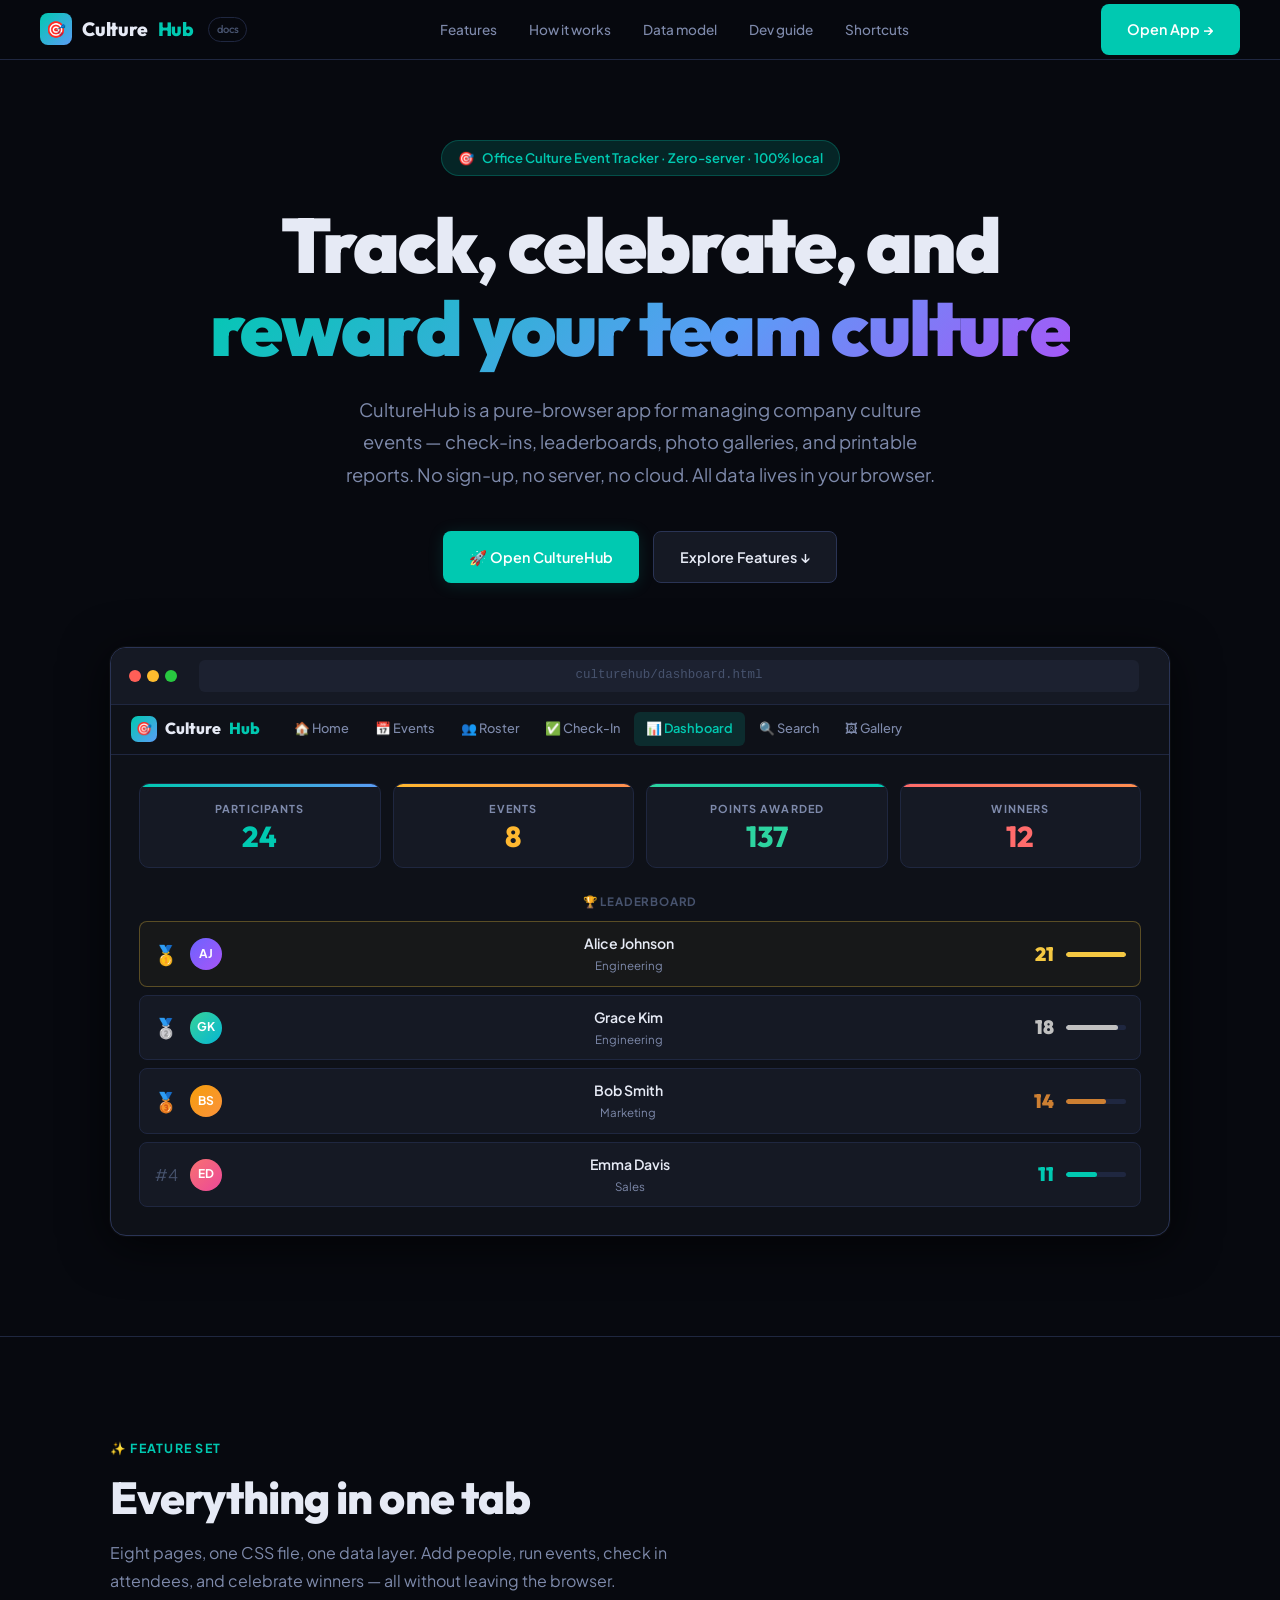
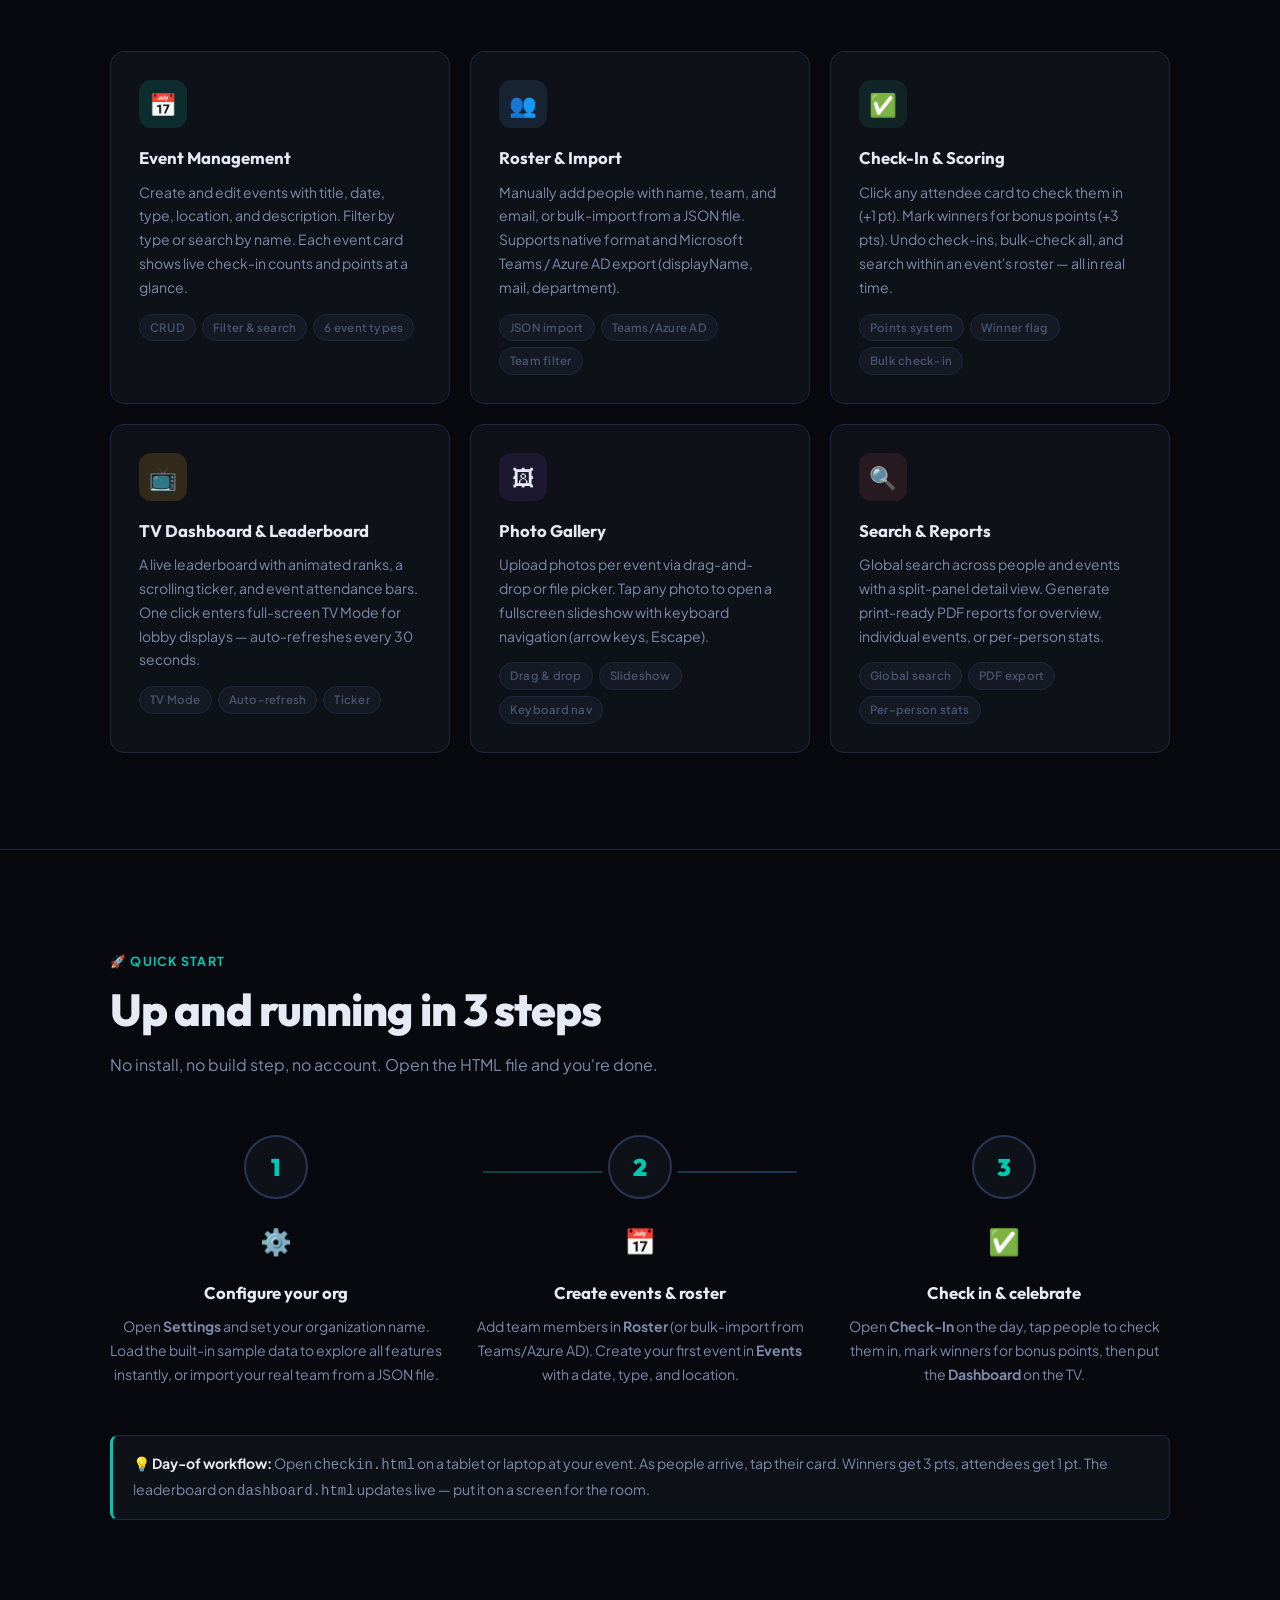
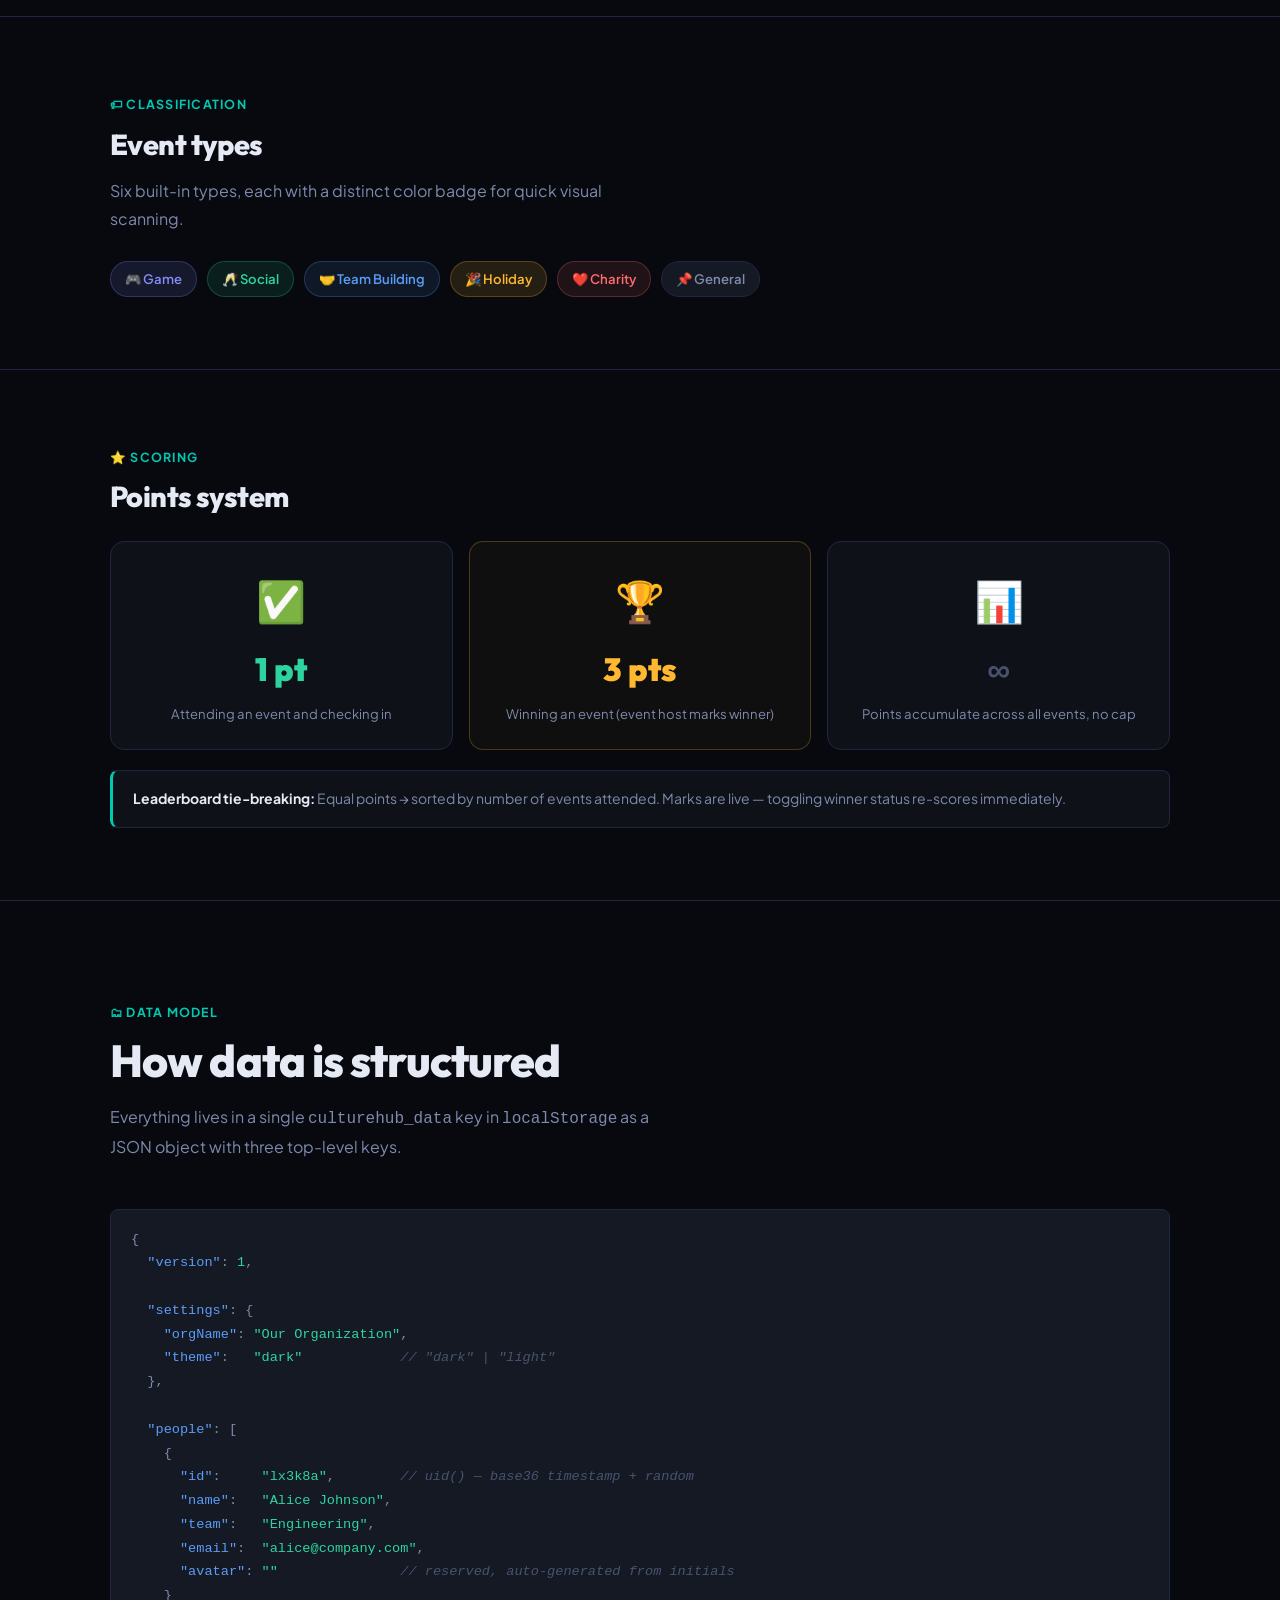
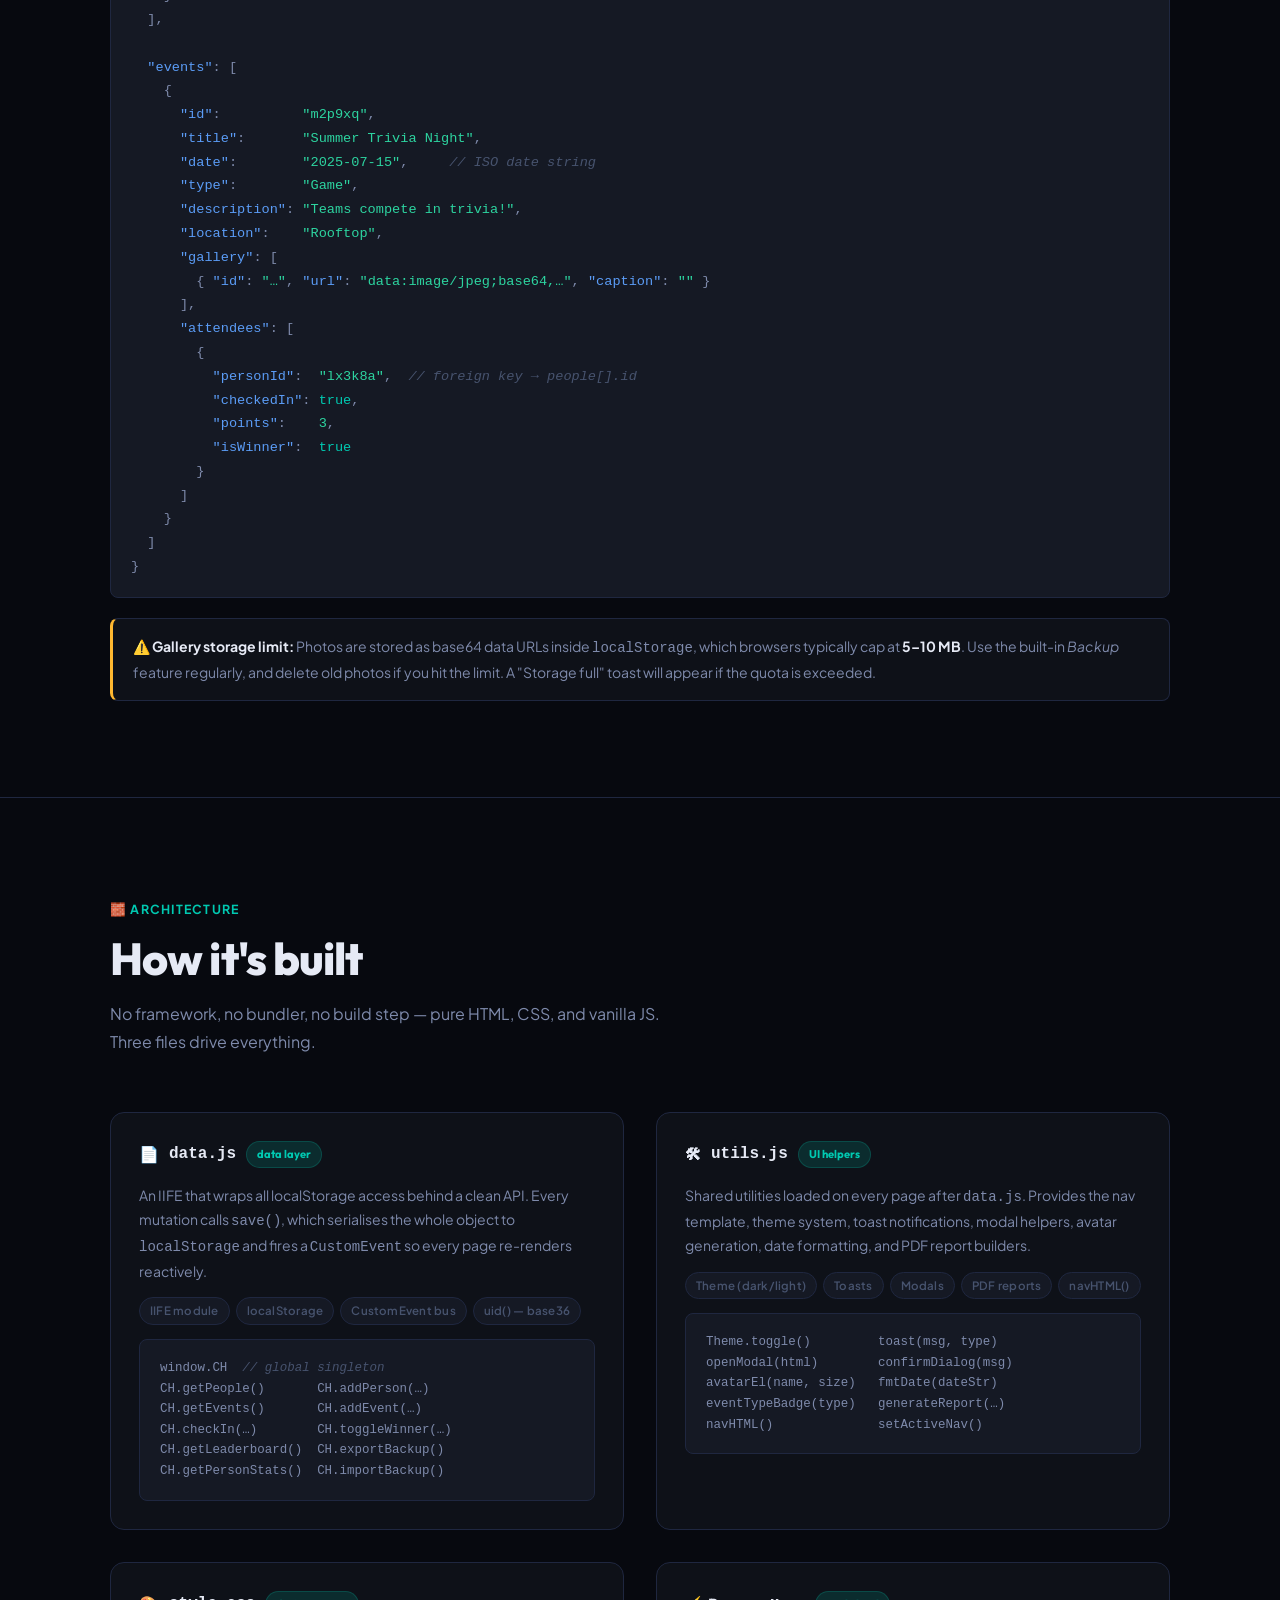
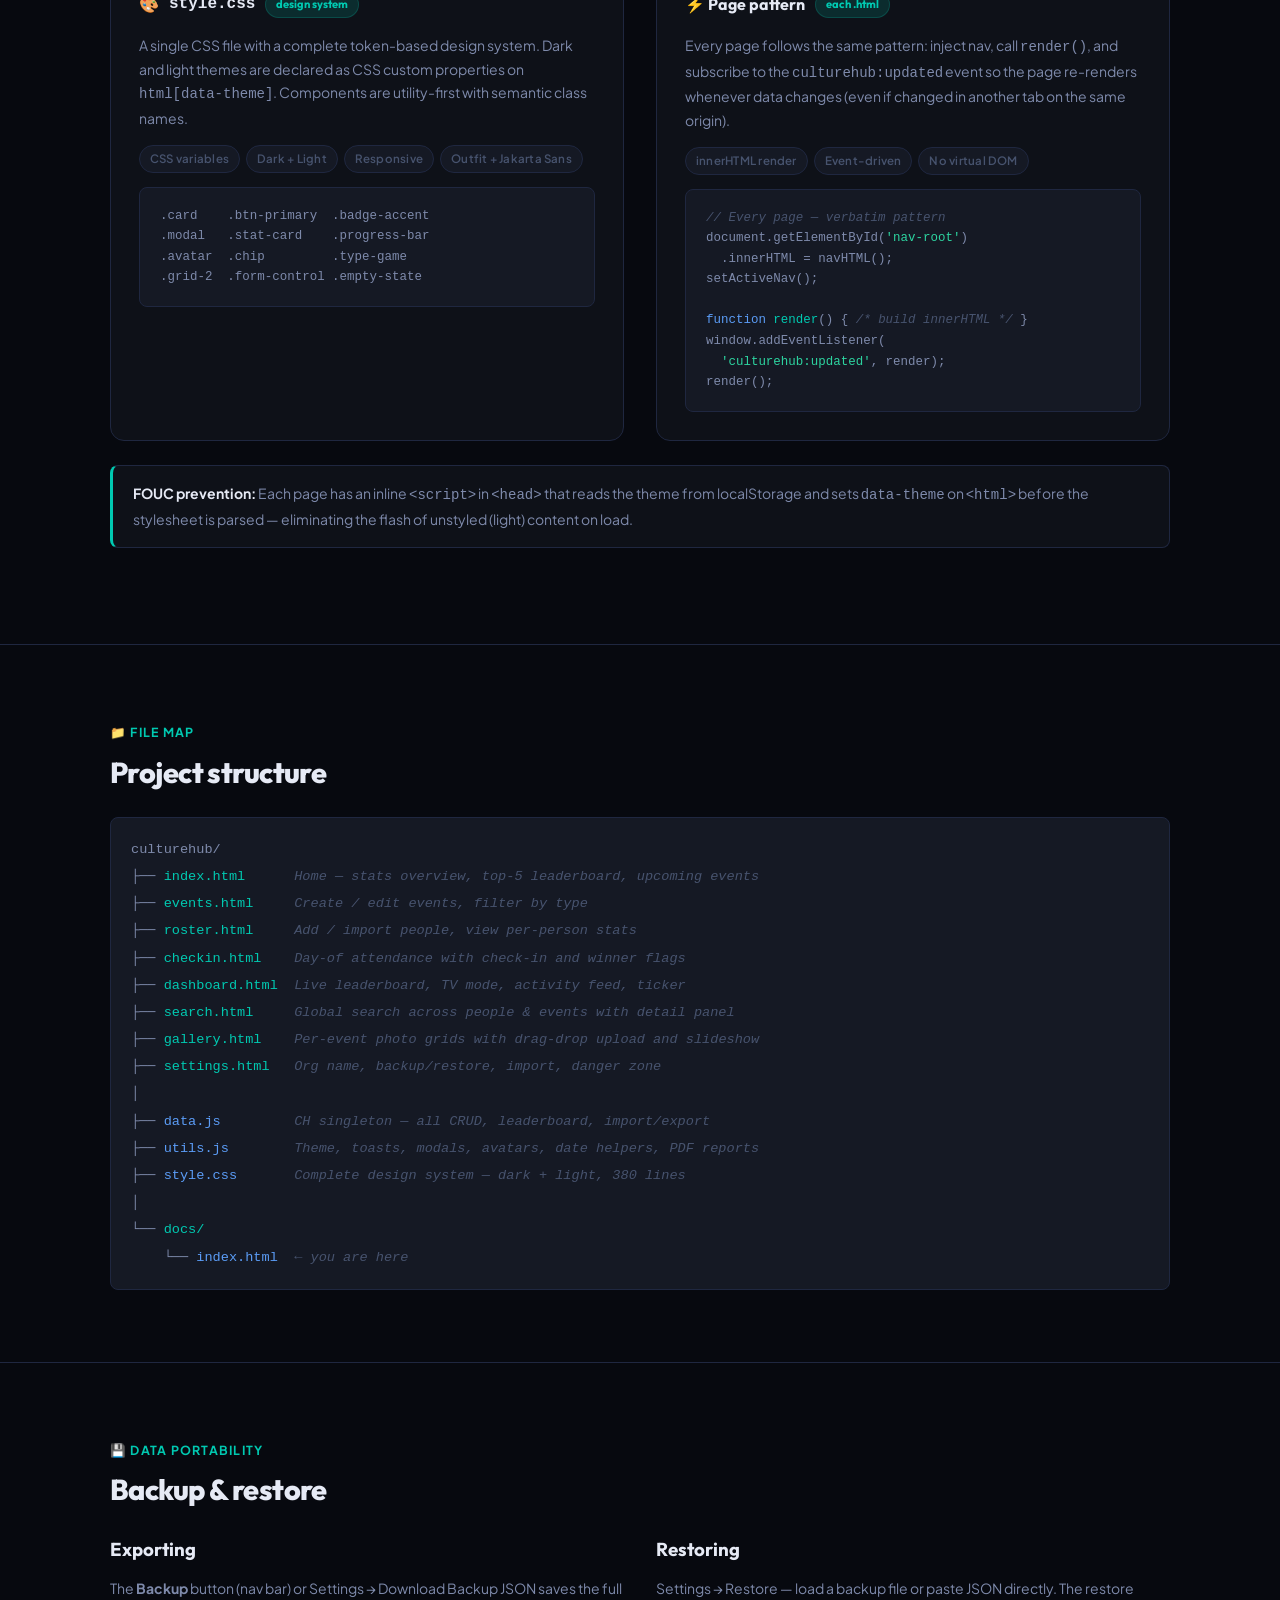
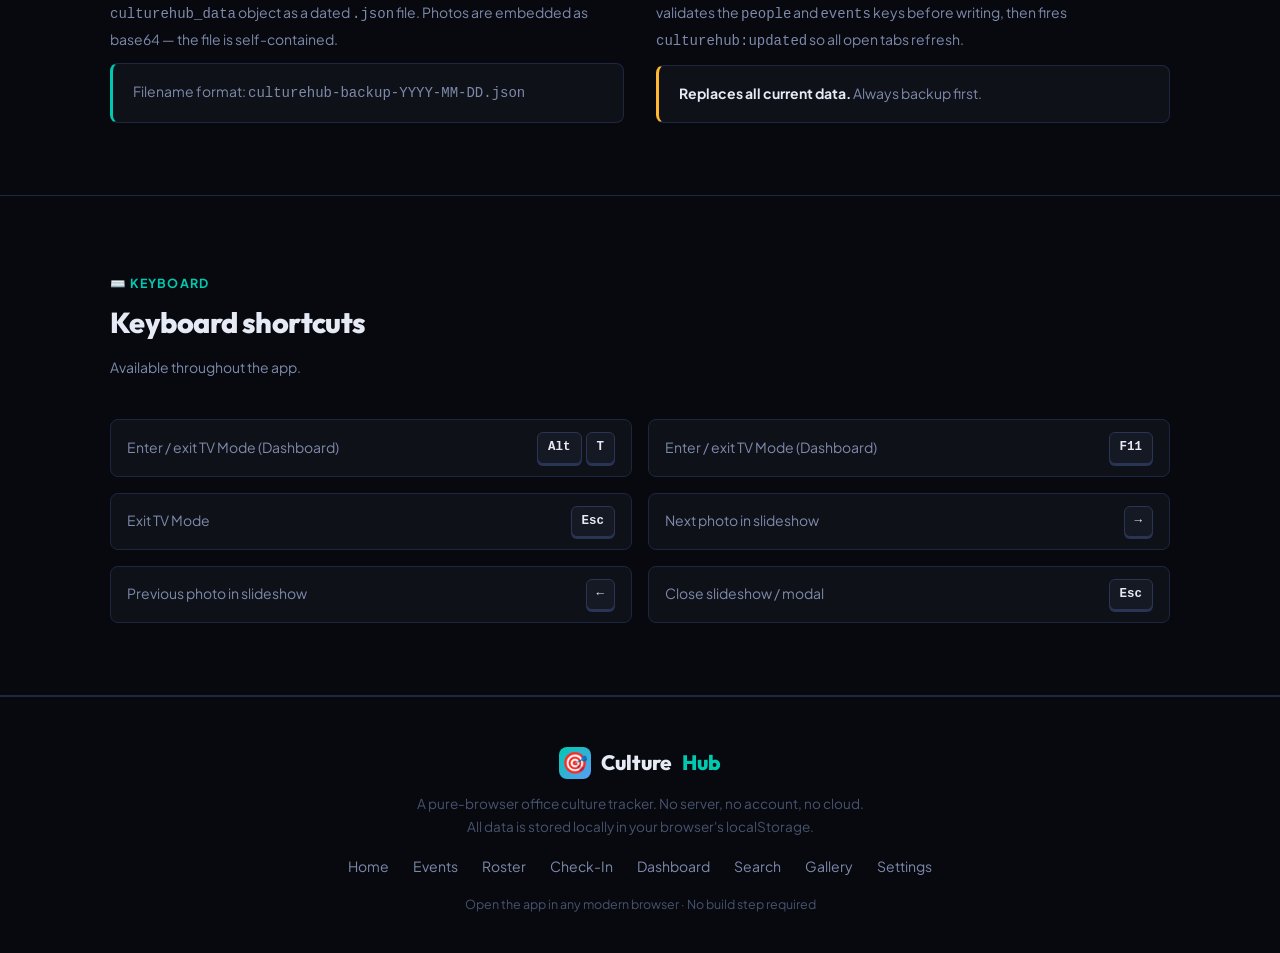
==== commit 7ec8816d: "fix(docs): point all app links to Amplify deployment Updated nav, hero, and footer links in docs/ind" ====
--- a/docs/index.html
+++ b/docs/index.html
@@ -475,7 +475,7 @@
     <a href="#dev-guide">Dev guide</a>
     <a href="#shortcuts">Shortcuts</a>
   </nav>
-  <a href="../index.html" class="btn nav-cta">Open App →</a>
+  <a href="https://main.d2rnhfwak4s1rp.amplifyapp.com" class="btn nav-cta">Open App →</a>
 </header>
 
 <!-- ── Hero ─────────────────────────────────────────────────── -->
@@ -496,7 +496,7 @@
   </p>
 
   <div class="hero-actions">
-    <a href="../index.html" class="btn btn-primary">🚀 Open CultureHub</a>
+    <a href="https://main.d2rnhfwak4s1rp.amplifyapp.com" class="btn btn-primary">🚀 Open CultureHub</a>
     <a href="#features" class="btn btn-secondary">Explore Features ↓</a>
   </div>
 
@@ -1082,10 +1082,14 @@
     All data is stored locally in your browser's localStorage.
   </p>
   <div class="footer-links">
-    <a href="../index.html">Home</a>
-    <a href="../events.html">Events</a>
-    <a href="../dashboard.html">Dashboard</a>
-    <a href="../settings.html">Settings</a>
+    <a href="https://main.d2rnhfwak4s1rp.amplifyapp.com">Home</a>
+    <a href="https://main.d2rnhfwak4s1rp.amplifyapp.com/events.html">Events</a>
+    <a href="https://main.d2rnhfwak4s1rp.amplifyapp.com/roster.html">Roster</a>
+    <a href="https://main.d2rnhfwak4s1rp.amplifyapp.com/checkin.html">Check-In</a>
+    <a href="https://main.d2rnhfwak4s1rp.amplifyapp.com/dashboard.html">Dashboard</a>
+    <a href="https://main.d2rnhfwak4s1rp.amplifyapp.com/search.html">Search</a>
+    <a href="https://main.d2rnhfwak4s1rp.amplifyapp.com/gallery.html">Gallery</a>
+    <a href="https://main.d2rnhfwak4s1rp.amplifyapp.com/settings.html">Settings</a>
   </div>
   <div style="margin-top:12px;color:var(--text3);font-size:0.78rem">
     Open the app in any modern browser · No build step required
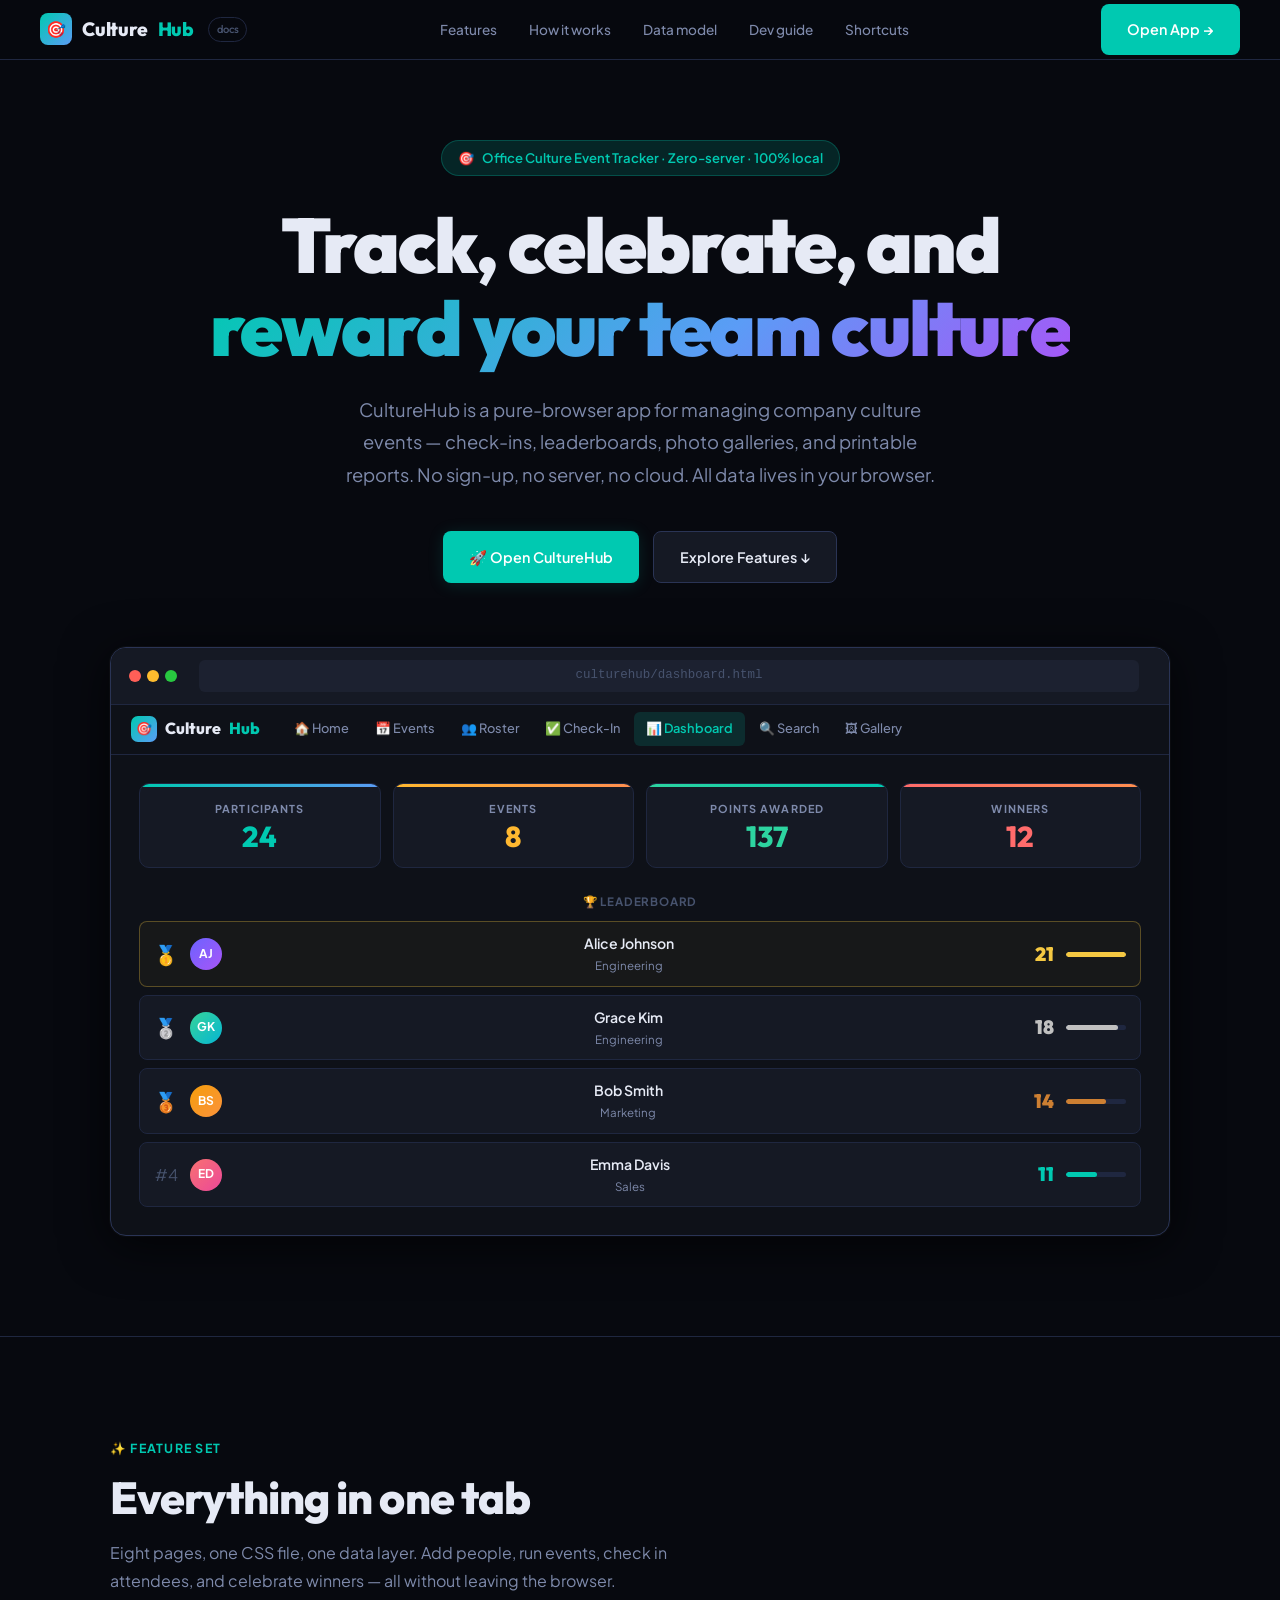
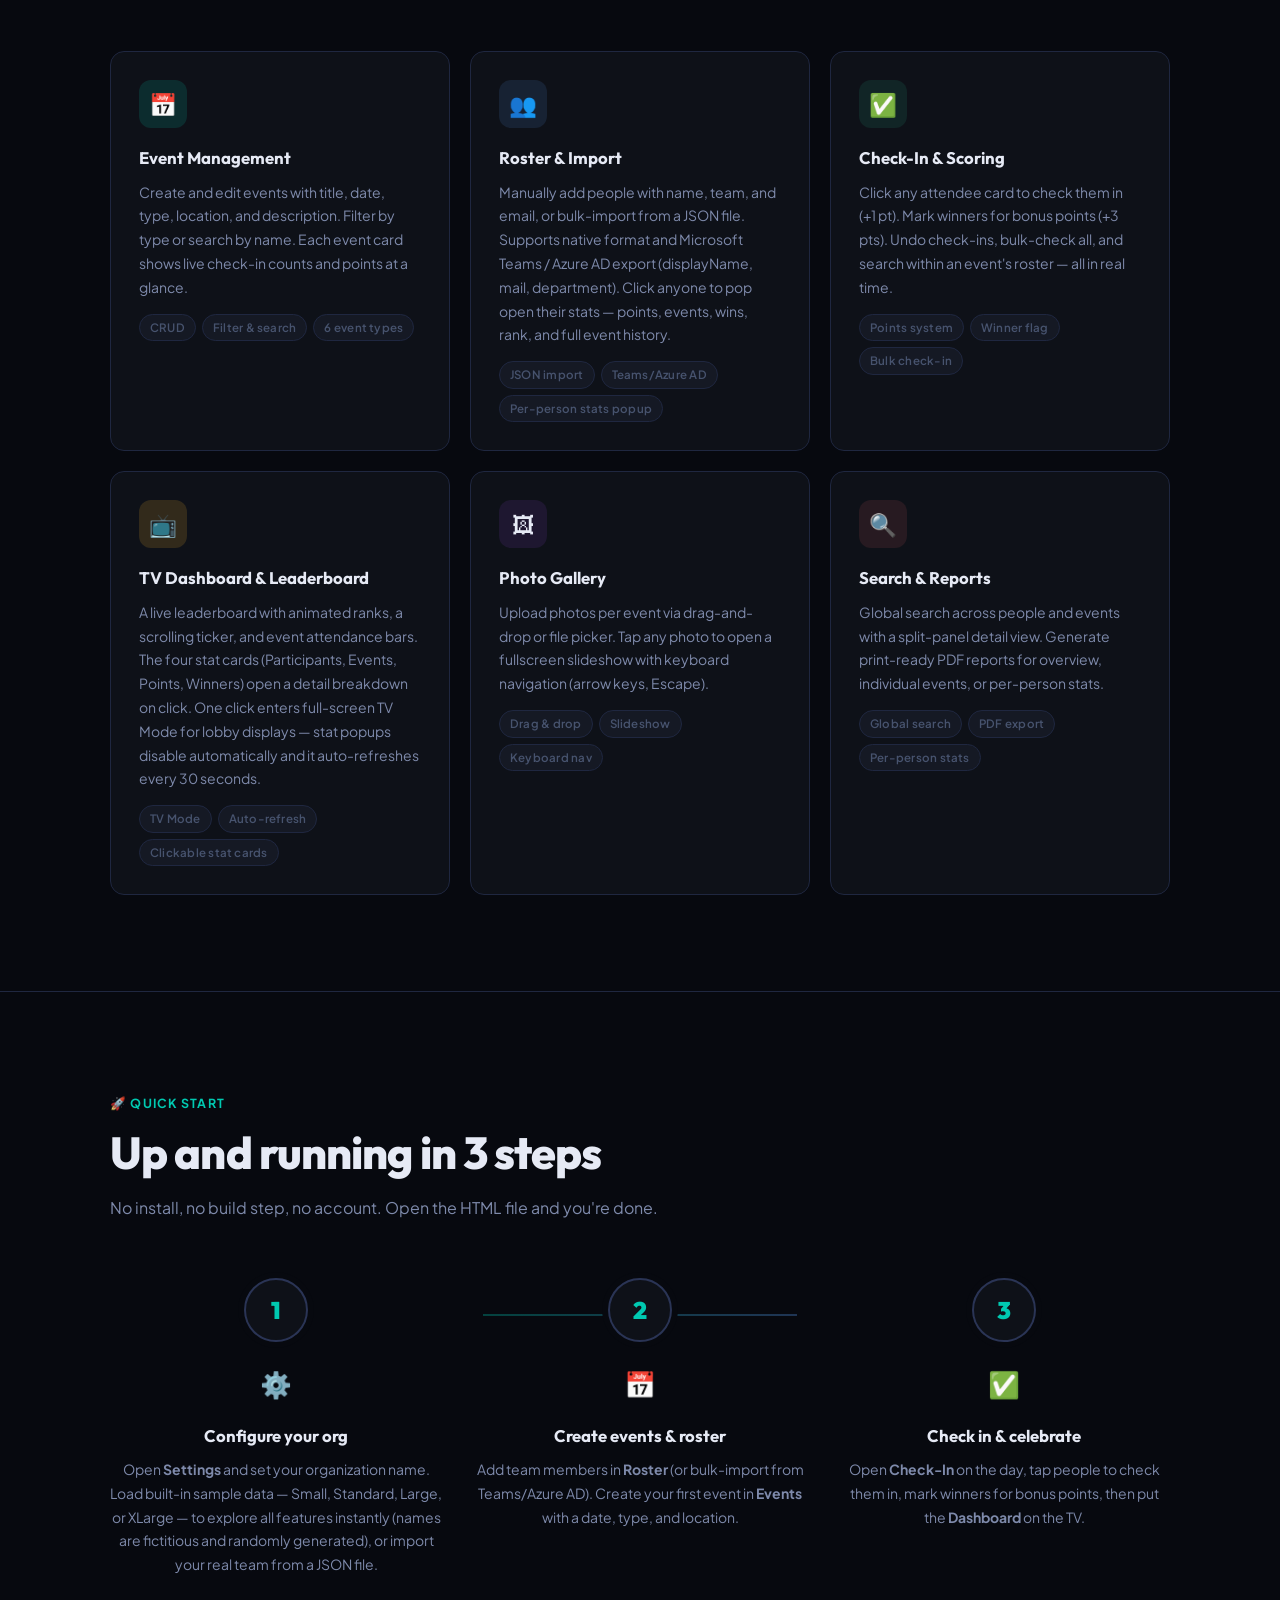
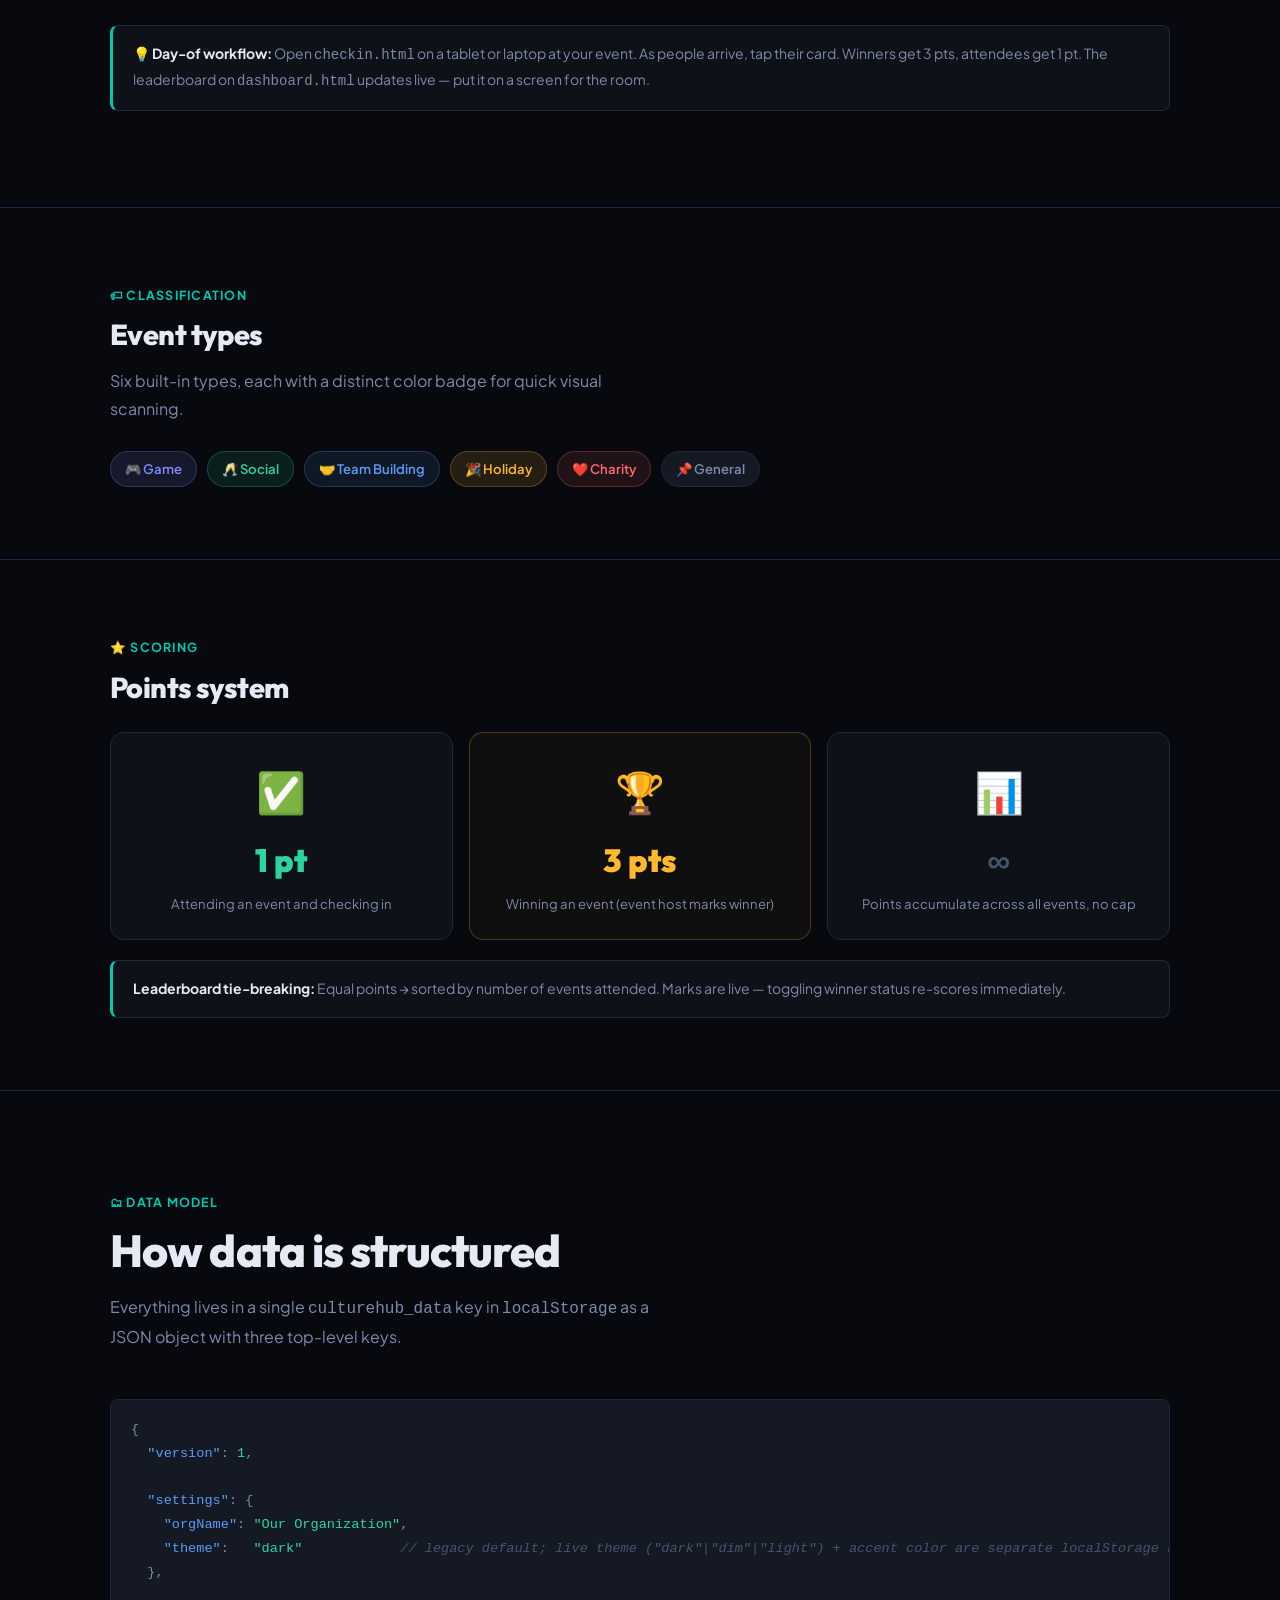
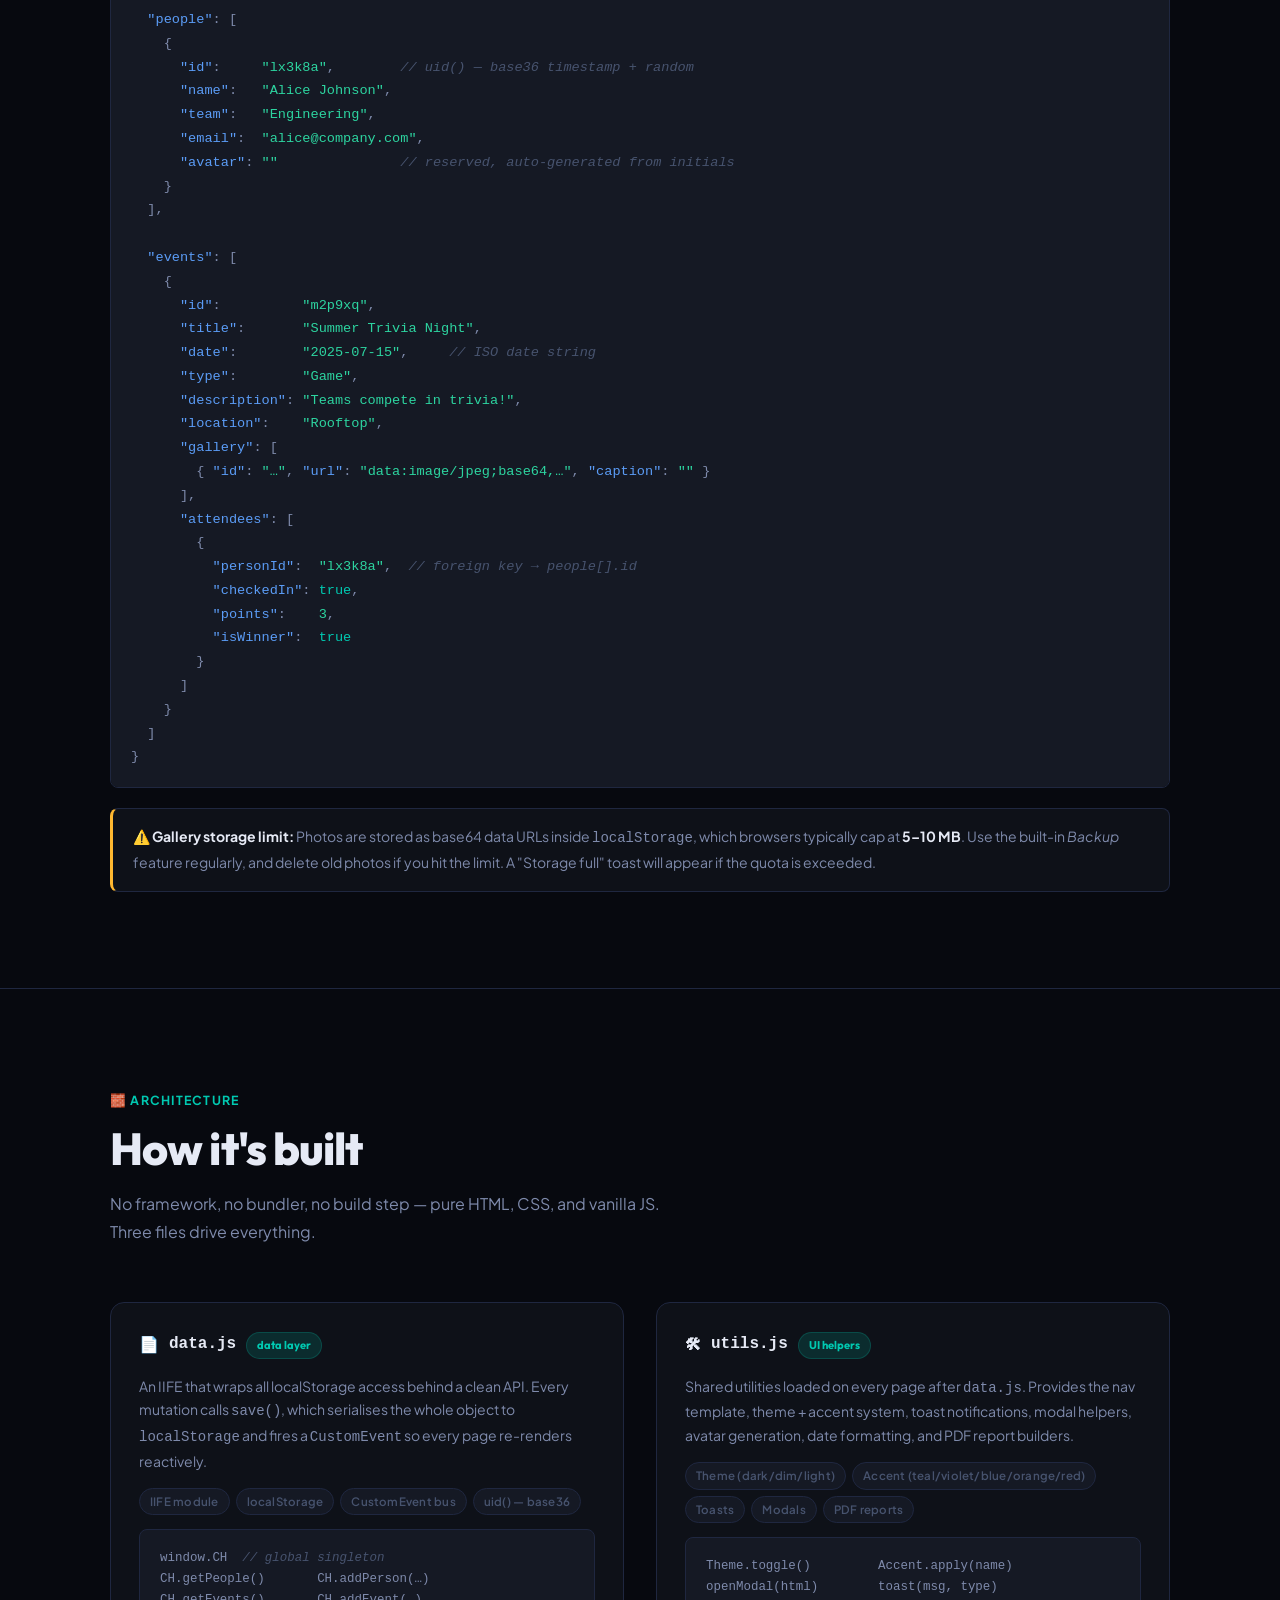
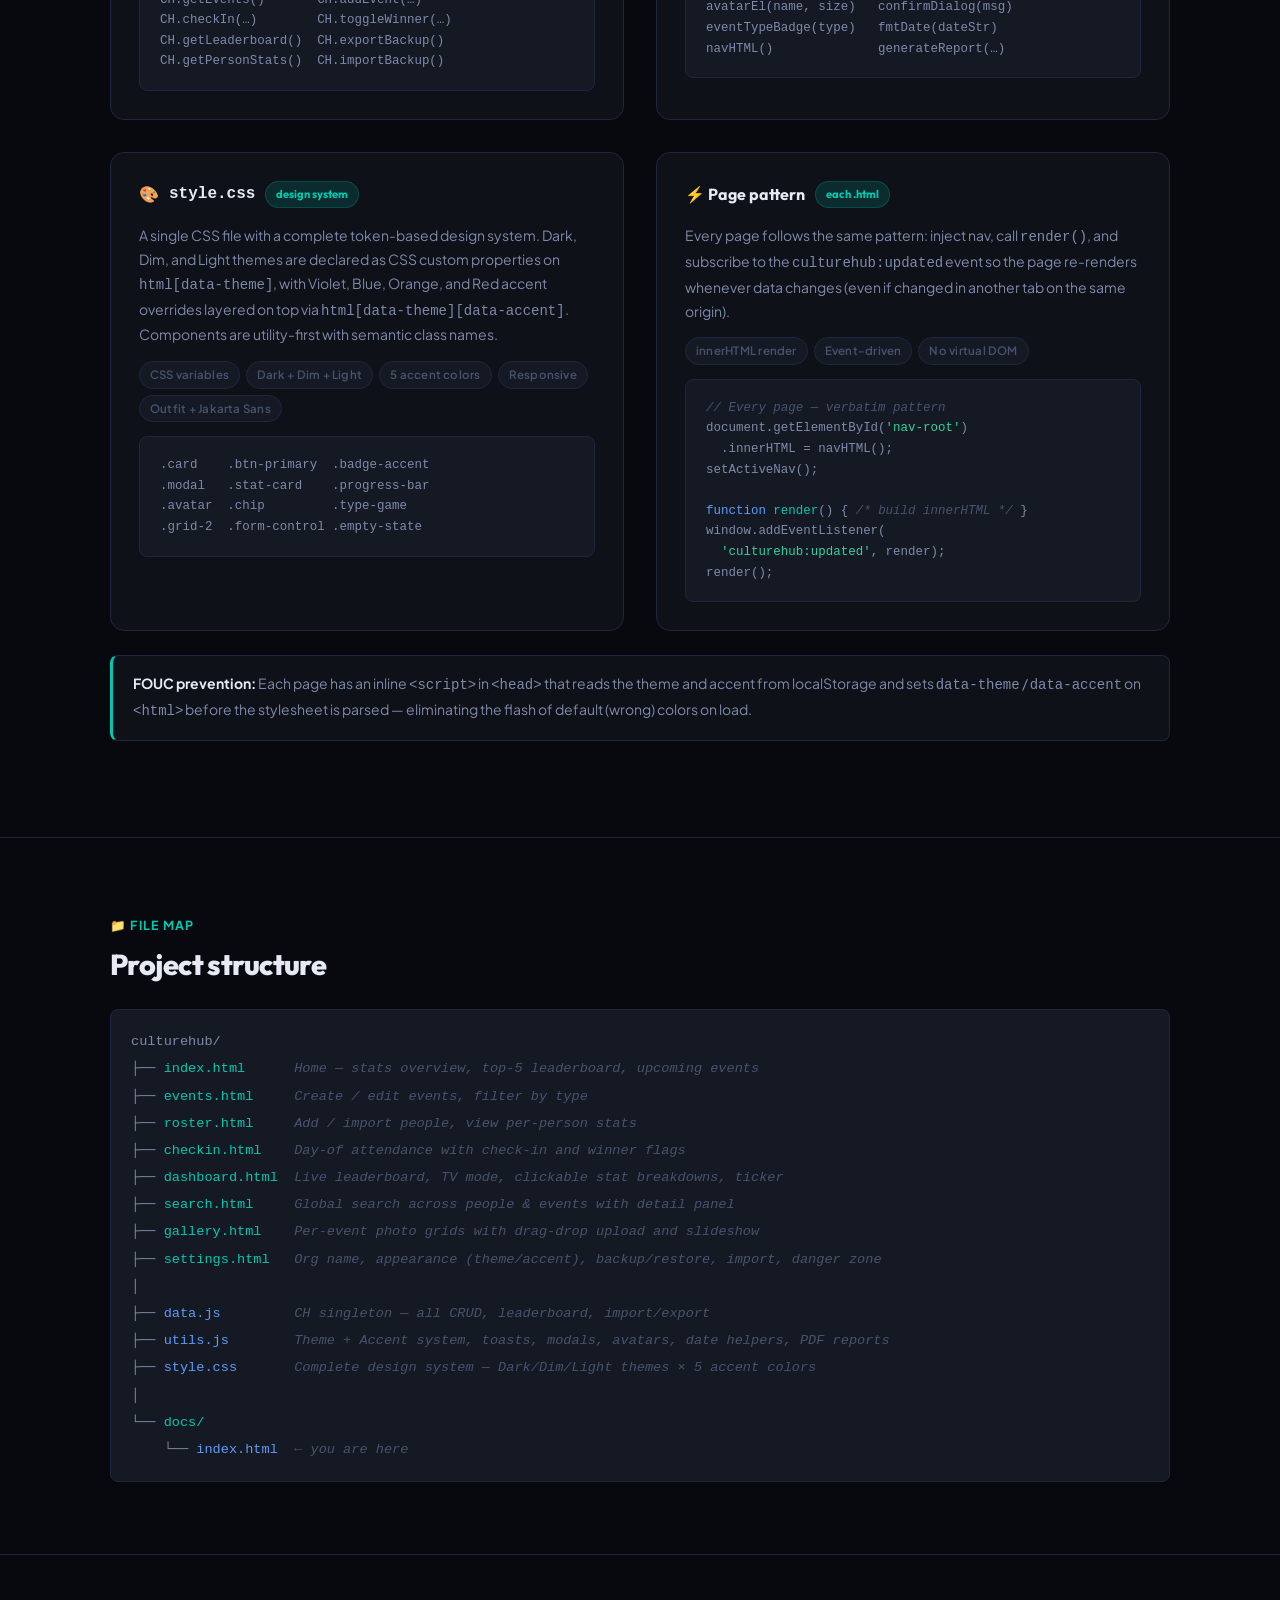
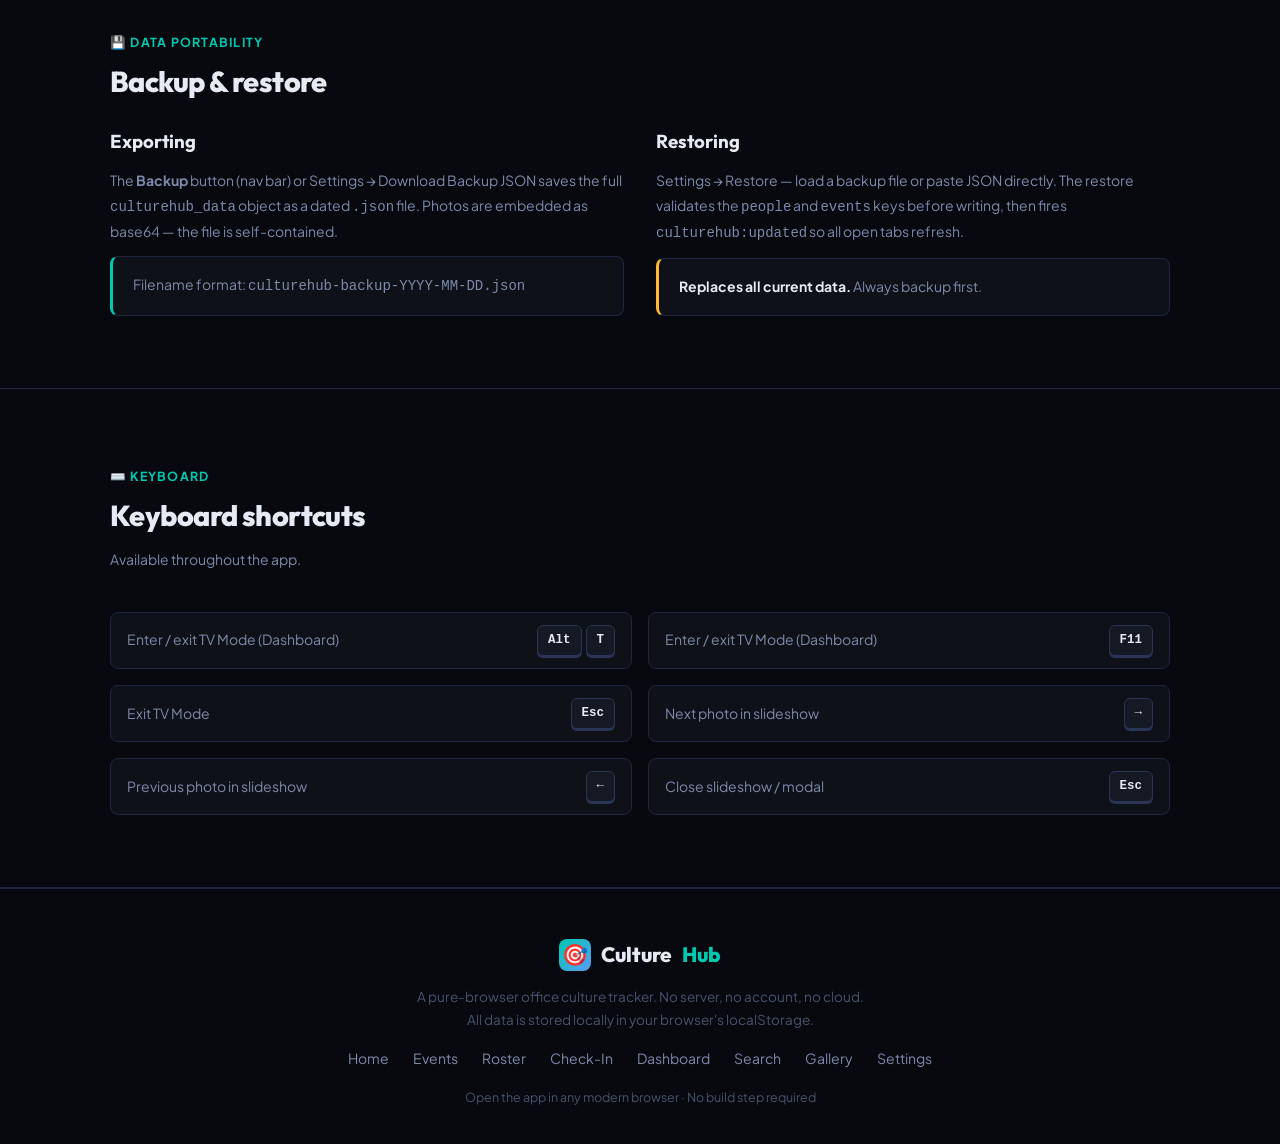
==== commit 306f3641: "feat: theming, roster/dashboard stat popups, expanded demo data, settings reorg - Add per-person sta" ====
--- a/docs/index.html
+++ b/docs/index.html
@@ -634,11 +634,12 @@
       <div class="feat-desc">
         Manually add people with name, team, and email, or bulk-import from a JSON file.
         Supports native format and Microsoft Teams / Azure AD export (displayName, mail, department).
+        Click anyone to pop open their stats — points, events, wins, rank, and full event history.
       </div>
       <div class="feat-tags">
         <span class="tag">JSON import</span>
         <span class="tag">Teams/Azure AD</span>
-        <span class="tag">Team filter</span>
+        <span class="tag">Per-person stats popup</span>
       </div>
     </div>
 
@@ -661,12 +662,13 @@
       <div class="feat-title">TV Dashboard &amp; Leaderboard</div>
       <div class="feat-desc">
         A live leaderboard with animated ranks, a scrolling ticker, and event attendance bars.
-        One click enters full-screen TV Mode for lobby displays — auto-refreshes every 30 seconds.
+        The four stat cards (Participants, Events, Points, Winners) open a detail breakdown on click.
+        One click enters full-screen TV Mode for lobby displays — stat popups disable automatically and it auto-refreshes every 30 seconds.
       </div>
       <div class="feat-tags">
         <span class="tag">TV Mode</span>
         <span class="tag">Auto-refresh</span>
-        <span class="tag">Ticker</span>
+        <span class="tag">Clickable stat cards</span>
       </div>
     </div>
 
@@ -716,8 +718,8 @@
       <div class="step-title">Configure your org</div>
       <div class="step-desc">
         Open <strong>Settings</strong> and set your organization name.
-        Load the built-in sample data to explore all features instantly,
-        or import your real team from a JSON file.
+        Load built-in sample data — Small, Standard, Large, or XLarge — to explore all features instantly
+        (names are fictitious and randomly generated), or import your real team from a JSON file.
       </div>
     </div>
     <div class="step">
@@ -811,7 +813,7 @@
 
   <span class="k">"settings"</span>: {
     <span class="k">"orgName"</span>: <span class="s">"Our Organization"</span>,
-    <span class="k">"theme"</span>:   <span class="s">"dark"</span>            <span class="c">// "dark" | "light"</span>
+    <span class="k">"theme"</span>:   <span class="s">"dark"</span>            <span class="c">// legacy default; live theme ("dark"|"dim"|"light") + accent color are separate localStorage keys</span>
   },
 
   <span class="k">"people"</span>: [
@@ -899,21 +901,21 @@
       </div>
       <p style="font-size:0.875rem;color:var(--text2);margin-bottom:14px;line-height:1.7">
         Shared utilities loaded on every page after <code>data.js</code>.
-        Provides the nav template, theme system, toast notifications,
+        Provides the nav template, theme + accent system, toast notifications,
         modal helpers, avatar generation, date formatting, and PDF report builders.
       </p>
       <div style="display:flex;flex-wrap:wrap;gap:6px">
-        <span class="tag">Theme (dark/light)</span>
+        <span class="tag">Theme (dark/dim/light)</span>
+        <span class="tag">Accent (teal/violet/blue/orange/red)</span>
         <span class="tag">Toasts</span>
         <span class="tag">Modals</span>
         <span class="tag">PDF reports</span>
-        <span class="tag">navHTML()</span>
-      </div>
-      <pre style="margin-top:14px;font-size:0.78rem">Theme.toggle()         toast(msg, type)
-openModal(html)        confirmDialog(msg)
-avatarEl(name, size)   fmtDate(dateStr)
-eventTypeBadge(type)   generateReport(…)
-navHTML()              setActiveNav()</pre>
+      </div>
+      <pre style="margin-top:14px;font-size:0.78rem">Theme.toggle()         Accent.apply(name)
+openModal(html)        toast(msg, type)
+avatarEl(name, size)   confirmDialog(msg)
+eventTypeBadge(type)   fmtDate(dateStr)
+navHTML()              generateReport(…)</pre>
     </div>
 
     <div class="arch-card">
@@ -923,13 +925,15 @@
       </div>
       <p style="font-size:0.875rem;color:var(--text2);margin-bottom:14px;line-height:1.7">
         A single CSS file with a complete token-based design system.
-        Dark and light themes are declared as CSS custom properties on
-        <code>html[data-theme]</code>. Components are utility-first with
+        Dark, Dim, and Light themes are declared as CSS custom properties on
+        <code>html[data-theme]</code>, with Violet, Blue, Orange, and Red accent overrides layered on top via
+        <code>html[data-theme][data-accent]</code>. Components are utility-first with
         semantic class names.
       </p>
       <div style="display:flex;flex-wrap:wrap;gap:6px">
         <span class="tag">CSS variables</span>
-        <span class="tag">Dark + Light</span>
+        <span class="tag">Dark + Dim + Light</span>
+        <span class="tag">5 accent colors</span>
         <span class="tag">Responsive</span>
         <span class="tag">Outfit + Jakarta Sans</span>
       </div>
@@ -969,9 +973,9 @@
 
   <div class="info-box" style="margin-top:24px">
     <strong>FOUC prevention:</strong> Each page has an inline <code>&lt;script&gt;</code> in
-    <code>&lt;head&gt;</code> that reads the theme from localStorage and sets
-    <code>data-theme</code> on <code>&lt;html&gt;</code> before the stylesheet is parsed —
-    eliminating the flash of unstyled (light) content on load.
+    <code>&lt;head&gt;</code> that reads the theme and accent from localStorage and sets
+    <code>data-theme</code> / <code>data-accent</code> on <code>&lt;html&gt;</code> before the stylesheet is parsed —
+    eliminating the flash of default (wrong) colors on load.
   </div>
 </section>
 
@@ -987,14 +991,14 @@
 ├── <span class="p">events.html</span>     <span class="c">Create / edit events, filter by type</span>
 ├── <span class="p">roster.html</span>     <span class="c">Add / import people, view per-person stats</span>
 ├── <span class="p">checkin.html</span>    <span class="c">Day-of attendance with check-in and winner flags</span>
-├── <span class="p">dashboard.html</span>  <span class="c">Live leaderboard, TV mode, activity feed, ticker</span>
+├── <span class="p">dashboard.html</span>  <span class="c">Live leaderboard, TV mode, clickable stat breakdowns, ticker</span>
 ├── <span class="p">search.html</span>     <span class="c">Global search across people &amp; events with detail panel</span>
 ├── <span class="p">gallery.html</span>    <span class="c">Per-event photo grids with drag-drop upload and slideshow</span>
-├── <span class="p">settings.html</span>   <span class="c">Org name, backup/restore, import, danger zone</span>
+├── <span class="p">settings.html</span>   <span class="c">Org name, appearance (theme/accent), backup/restore, import, danger zone</span>
 │
 ├── <span class="k">data.js</span>         <span class="c">CH singleton — all CRUD, leaderboard, import/export</span>
-├── <span class="k">utils.js</span>        <span class="c">Theme, toasts, modals, avatars, date helpers, PDF reports</span>
-├── <span class="k">style.css</span>       <span class="c">Complete design system — dark + light, 380 lines</span>
+├── <span class="k">utils.js</span>        <span class="c">Theme + Accent system, toasts, modals, avatars, date helpers, PDF reports</span>
+├── <span class="k">style.css</span>       <span class="c">Complete design system — Dark/Dim/Light themes × 5 accent colors</span>
 │
 └── <span class="p">docs/</span>
     └── <span class="k">index.html</span>  <span class="c">← you are here</span></pre>
